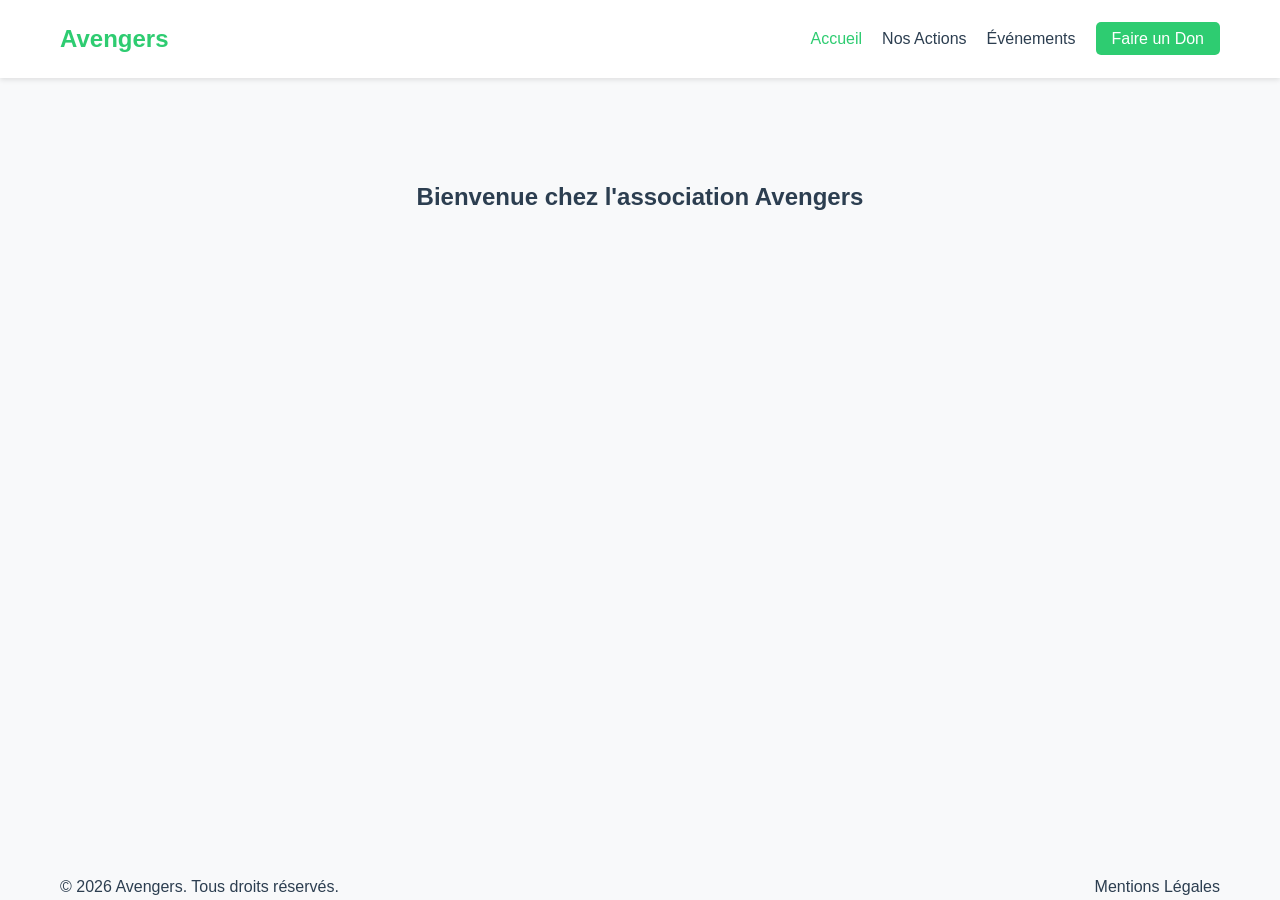
==== index.html @ bd3a509c "ajout de la structure et du CSS Responsive" ====
<!DOCTYPE html>
<html lang="en">
<head>
    <meta charset="UTF-8">
    <meta name="viewport" content="width=device-width, initial-scale=1.0">
    <title>Projet 1 - Groupe 3 "Avengers"</title>
    <link rel="stylesheet" href="style.css">
</head>
<body>
    <header class="main">
        <div class="container">
            <a href="index.html" class="logo"> Avengers </a>
            <nav class="main-nav">
                <ul class="links">
                    <li><a href="index.html" class="active">Accueil</a></li>
                    <li><a href="actions.html">Nos Actions</a></li>
                    <li><a href="evenements.html">Événements</a></li>
                    <li><a href="contact.html" class="bouton">Faire un Don</a></li>
                </ul>
            </nav>
        </div>

    </header>

    <main>
        <section class="hero-placeholder">
            <h1>Bienvenue chez l'association Avengers</h1>
        </section>
    </main>

    <footer class="footer">
        <div class="footer-container">
            <p>&copy; 2026 Avengers. Tous droits réservés.</p>
            <ul class="footer-links">
                <li><a href="#mentions">Mentions Légales</a></li>
            </ul>
        </div>
    </footer>
</body>
</html>
---- style.css ----
:root {
    --primary: #2ecc71;    
    --secondary: #27ae60;
    --text: #2c3e50;
    --light-bg: #f8f9fa;
    --white: #ffffff;
    --font-stack: 'Segoe UI', Tahoma, Geneva, Verdana, sans-serif;
}

* {
    margin: 0;
    padding: 0;
    box-sizing: border-box;
}

body {
    font-family: var(--font-stack);
    color: var(--text);
    line-height: 1.6;
    background-color: var(--light-bg);
    display: flex;
    flex-direction: column;
    min-height: 100vh;
}

main {
    flex: 1; 
}

a {
    text-decoration: none;
    color: inherit;
}

ul {
    list-style: none;
}

.main{
    background-color: var(--white);
    box-shadow: 0 2px 5px rgba(0,0,0,0.1);
    position: sticky;
    top: 0;
    z-index: 1000;
}

.container {
    max-width: 1200px;
    margin: 0 auto;
    padding: 20px;
    display: flex;
    justify-content: space-between; 
    align-items: center;
}

.logo {
    font-size: 1.5rem;
    font-weight: bold;
    color: var(--primary);
}

.links {
    display: flex;
    align-items: center;
    gap: 20px;
}

.links a {
    font-weight: 500;
    transition: color 0.3s ease;
}

.links a:hover, .links a.active {
    color: var(--primary);
}

/* Style spécifique pour le bouton faire un don */
.bouton {
    background-color: var(--primary);
    color: var(--white) !important;
    padding: 8px 16px;
    border-radius: 5px;
    transition: background-color 0.3s ease !important;
}

.bouton:hover {
    background-color: var(--secondary);
}

/* -------------------------------------------------------------------------- */
/* 3. FOOTER (FLEXBOX)                                                       */
/* -------------------------------------------------------------------------- */
.main-footer {
    background-color: #34495e;
    color: var(--white);
    padding: 20px 0;
    margin-top: 40px;
}

.footer-container {
    max-width: 1200px;
    margin: 0 auto;
    padding: 0 20px;
    display: flex;
    justify-content: space-between;
    align-items: center;
    flex-wrap: wrap;
    gap: 15px;
}

.footer-links {
    display: flex;
    gap: 20px;
}

.footer-links a:hover {
    text-decoration: underline;
}

.hero-placeholder {
    text-align: center;
    padding: 100px 20px;
}

@media (max-width: 768px) {
    .container, .footer-container {
        flex-direction: column; 
        gap: 15px;
    }
    
    .links {
        flex-direction: column;
        gap: 10px;
        text-align: center;
    }
}
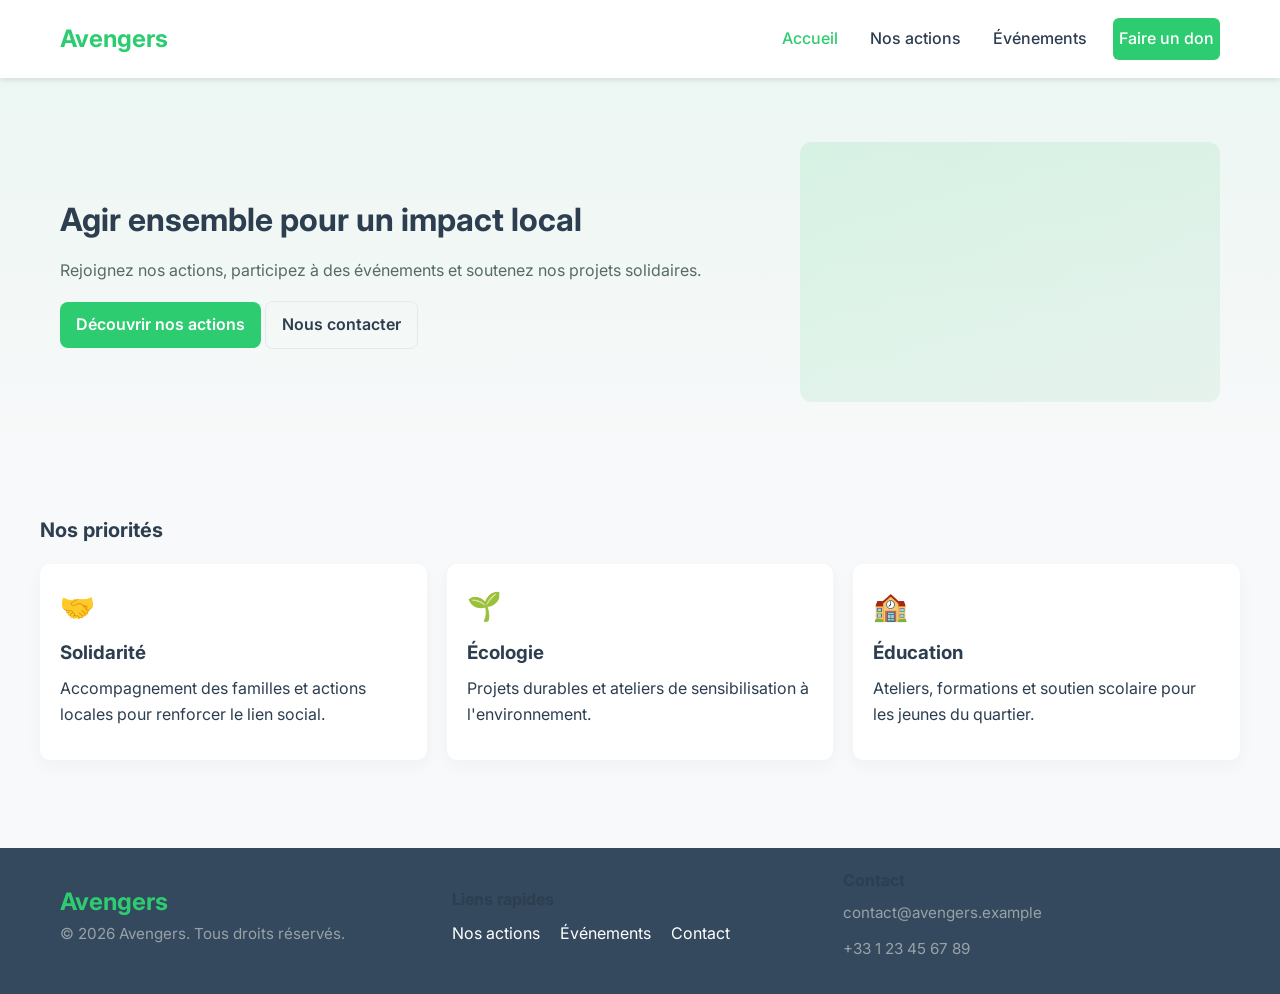
==== commit c46b482c: "Derniers changements du squellette du projet" ====
--- a/index.html
+++ b/index.html
@@ -1,39 +1,86 @@
-<!DOCTYPE html>
-<html lang="en">
+ <!DOCTYPE html>
+<html lang="fr">
 <head>
     <meta charset="UTF-8">
     <meta name="viewport" content="width=device-width, initial-scale=1.0">
+    <meta name="description" content="Site de l'association Avengers - actions et événements">
     <title>Projet 1 - Groupe 3 "Avengers"</title>
+    <link href="https://fonts.googleapis.com/css2?family=Inter:wght@300;400;600;700&display=swap" rel="stylesheet">
     <link rel="stylesheet" href="style.css">
 </head>
 <body>
+    <a class="skip-link" href="#main-content">Aller au contenu</a>
     <header class="main">
         <div class="container">
-            <a href="index.html" class="logo"> Avengers </a>
-            <nav class="main-nav">
+            <a href="index.html" class="logo">Avengers</a>
+            <nav class="main-nav" aria-label="Navigation principale">
                 <ul class="links">
-                    <li><a href="index.html" class="active">Accueil</a></li>
-                    <li><a href="actions.html">Nos Actions</a></li>
+                    <li><a href="index.html" class="active" aria-current="page">Accueil</a></li>
+                    <li><a href="actions.html">Nos actions</a></li>
                     <li><a href="evenements.html">Événements</a></li>
-                    <li><a href="contact.html" class="bouton">Faire un Don</a></li>
+                    <li><a href="contact.html" class="bouton">Faire un don</a></li>
                 </ul>
             </nav>
         </div>
-
     </header>
 
-    <main>
-        <section class="hero-placeholder">
-            <h1>Bienvenue chez l'association Avengers</h1>
+    <main id="main-content">
+        <section class="hero">
+            <div class="container hero-grid">
+                <div class="hero-content">
+                    <h1>Agir ensemble pour un impact local</h1>
+                    <p class="lead">Rejoignez nos actions, participez à des événements et soutenez nos projets solidaires.</p>
+                    <div class="hero-ctas">
+                        <a href="actions.html" class="btn btn-primary">Découvrir nos actions</a>
+                        <a href="contact.html" class="btn btn-secondary">Nous contacter</a>
+                    </div>
+                </div>
+                <div class="hero-visual" aria-hidden="true">&nbsp;</div>
+            </div>
         </section>
+
+        <section class="features container">
+            <h2 class="section-title">Nos priorités</h2>
+            <div class="grid">
+                <article class="card">
+                    <div class="card-icon">🤝</div>
+                    <h3>Solidarité</h3>
+                    <p>Accompagnement des familles et actions locales pour renforcer le lien social.</p>
+                </article>
+                <article class="card">
+                    <div class="card-icon">🌱</div>
+                    <h3>Écologie</h3>
+                    <p>Projets durables et ateliers de sensibilisation à l'environnement.</p>
+                </article>
+                <article class="card">
+                    <div class="card-icon">🏫</div>
+                    <h3>Éducation</h3>
+                    <p>Ateliers, formations et soutien scolaire pour les jeunes du quartier.</p>
+                </article>
+            </div>
+        </section>
+
     </main>
 
     <footer class="footer">
-        <div class="footer-container">
-            <p>&copy; 2026 Avengers. Tous droits réservés.</p>
-            <ul class="footer-links">
-                <li><a href="#mentions">Mentions Légales</a></li>
-            </ul>
+        <div class="footer-container container">
+            <div class="footer-col">
+                <a href="index.html" class="logo footer-logo">Avengers</a>
+                <p class="muted">&copy; 2026 Avengers. Tous droits réservés.</p>
+            </div>
+            <div class="footer-col">
+                <h4>Liens rapides</h4>
+                <ul class="footer-links">
+                    <li><a href="actions.html">Nos actions</a></li>
+                    <li><a href="evenements.html">Événements</a></li>
+                    <li><a href="contact.html">Contact</a></li>
+                </ul>
+            </div>
+            <div class="footer-col">
+                <h4>Contact</h4>
+                <p class="muted">contact@avengers.example</p>
+                <p class="muted">+33 1 23 45 67 89</p>
+            </div>
         </div>
     </footer>
 </body>
--- a/style.css
+++ b/style.css
@@ -1,6 +1,5 @@
-
-:root {
-    --primary: #2ecc71;    
+ :root {
+    --primary: #2ecc71;
     --secondary: #27ae60;
     --text: #2c3e50;
     --light-bg: #f8f9fa;
@@ -14,6 +13,26 @@
     box-sizing: border-box;
 }
 
+.skip-link {
+    position: absolute;
+    left: -999px;
+    top: auto;
+    width: 1px;
+    height: 1px;
+    overflow: hidden;
+}
+.skip-link:focus {
+    left: 10px;
+    top: 10px;
+    width: auto;
+    height: auto;
+    background: var(--primary);
+    color: var(--white);
+    padding: 8px 12px;
+    border-radius: 4px;
+    z-index: 2000;
+}
+
 body {
     font-family: var(--font-stack);
     color: var(--text);
@@ -24,13 +43,26 @@
     min-height: 100vh;
 }
 
+/* Typographie moderne */
+body { font-family: 'Inter', system-ui, -apple-system, 'Segoe UI', Roboto, 'Helvetica Neue', Arial; }
+h1,h2,h3,h4 { color: var(--text); margin: 0 0 8px 0; }
+p { margin: 0 0 12px 0; }
+
+/* Utility container */
+.container { max-width: 1200px; margin: 0 auto; padding: 20px; }
+
 main {
-    flex: 1; 
+    flex: 1;
 }
 
 a {
     text-decoration: none;
     color: inherit;
+}
+
+a:focus {
+    outline: 3px solid var(--primary);
+    outline-offset: 2px;
 }
 
 ul {
@@ -48,10 +80,56 @@
 .container {
     max-width: 1200px;
     margin: 0 auto;
-    padding: 20px;
-    display: flex;
-    justify-content: space-between; 
-    align-items: center;
+    padding: 0 20px;
+}
+
+.main .container { display:flex; align-items:center; justify-content:space-between; padding:18px 20px; }
+
+.logo { font-size:1.25rem; font-weight:700; color:var(--primary); }
+
+.main-nav .links { display:flex; gap:20px; align-items:center; }
+.main-nav .links a { color:var(--text); padding:8px 6px; border-radius:6px; }
+.main-nav .links a.active, .main-nav .links a:hover { color:var(--primary); }
+
+.btn { display:inline-block; padding:10px 16px; border-radius:8px; text-decoration:none; font-weight:600; }
+.btn-primary { background:var(--primary); color:var(--white); }
+.btn-primary:hover { background: #28b76a; }
+.btn-secondary { background: transparent; border:1px solid rgba(44,62,80,0.08); color:var(--text); }
+
+/* Hero */
+.hero { padding:64px 0; background: linear-gradient(180deg, rgba(46,204,113,0.06), rgba(255,255,255,0)); }
+.hero-grid { display:grid; grid-template-columns: 1fr 420px; gap:32px; align-items:center; }
+.hero-content h1 { font-size:2rem; margin-bottom:12px; }
+.hero-content .lead { color:#556b67; margin-bottom:18px; }
+.hero-visual { background:linear-gradient(135deg, rgba(46,204,113,0.12), rgba(39,174,96,0.08)); height:260px; border-radius:12px; }
+
+/* Features grid */
+.features { padding:48px 0; }
+.section-title { font-size:1.25rem; margin-bottom:18px; }
+.grid { display:grid; grid-template-columns: repeat(auto-fit, minmax(220px,1fr)); gap:20px; }
+.card { background:var(--white); padding:20px; border-radius:10px; box-shadow: 0 6px 18px rgba(44,62,80,0.04); }
+.card-icon { font-size:28px; margin-bottom:10px; }
+
+/* Footer */
+.footer { background:#0f1720; color:#cbd5d9; padding:40px 0; }
+.footer-container { display:flex; gap:40px; align-items:flex-start; }
+.footer-col { flex:1; }
+.footer-logo { color:var(--primary); font-weight:700; }
+.muted { color:#98a2a6; font-size:0.95rem; }
+.footer-links { list-style:none; padding:0; margin:0; }
+.footer-links li { margin-bottom:8px; }
+.footer-links a { color:inherit; text-decoration:none; }
+
+@media (max-width: 900px) {
+    .hero-grid { grid-template-columns: 1fr; }
+    .hero-visual { height:200px; }
+    .footer-container { flex-direction:column; }
+}
+
+@media (max-width: 480px) {
+    .main .container { padding:14px 16px; }
+    .hero { padding:36px 0; }
+    .hero-content h1 { font-size:1.5rem; }
 }
 
 .logo {
@@ -64,6 +142,7 @@
     display: flex;
     align-items: center;
     gap: 20px;
+    flex-wrap: wrap;
 }
 
 .links a {
@@ -75,23 +154,21 @@
     color: var(--primary);
 }
 
-/* Style spécifique pour le bouton faire un don */
 .bouton {
     background-color: var(--primary);
     color: var(--white) !important;
     padding: 8px 16px;
     border-radius: 5px;
     transition: background-color 0.3s ease !important;
+    display: inline-block;
+    border: none;
 }
 
 .bouton:hover {
     background-color: var(--secondary);
 }
 
-/* -------------------------------------------------------------------------- */
-/* 3. FOOTER (FLEXBOX)                                                       */
-/* -------------------------------------------------------------------------- */
-.main-footer {
+.footer {
     background-color: #34495e;
     color: var(--white);
     padding: 20px 0;
@@ -121,17 +198,39 @@
 .hero-placeholder {
     text-align: center;
     padding: 100px 20px;
+    background: linear-gradient(135deg, rgba(46,204,113,0.12), rgba(39,174,96,0.08));
+    color: var(--text);
+}
+
+.hero-inner {
+    max-width: 900px;
+    margin: 0 auto;
+}
+
+.hero-placeholder h1 {
+    font-size: 2.25rem;
+    color: var(--text);
+    margin-bottom: 10px;
+}
+
+.hero-placeholder .lead {
+    color: #5a6b6a;
+    font-size: 1.1rem;
 }
 
 @media (max-width: 768px) {
     .container, .footer-container {
-        flex-direction: column; 
+        flex-direction: column;
         gap: 15px;
     }
-    
+
     .links {
         flex-direction: column;
         gap: 10px;
         text-align: center;
     }
+
+    .hero-placeholder {
+        padding: 60px 20px;
+    }
 }
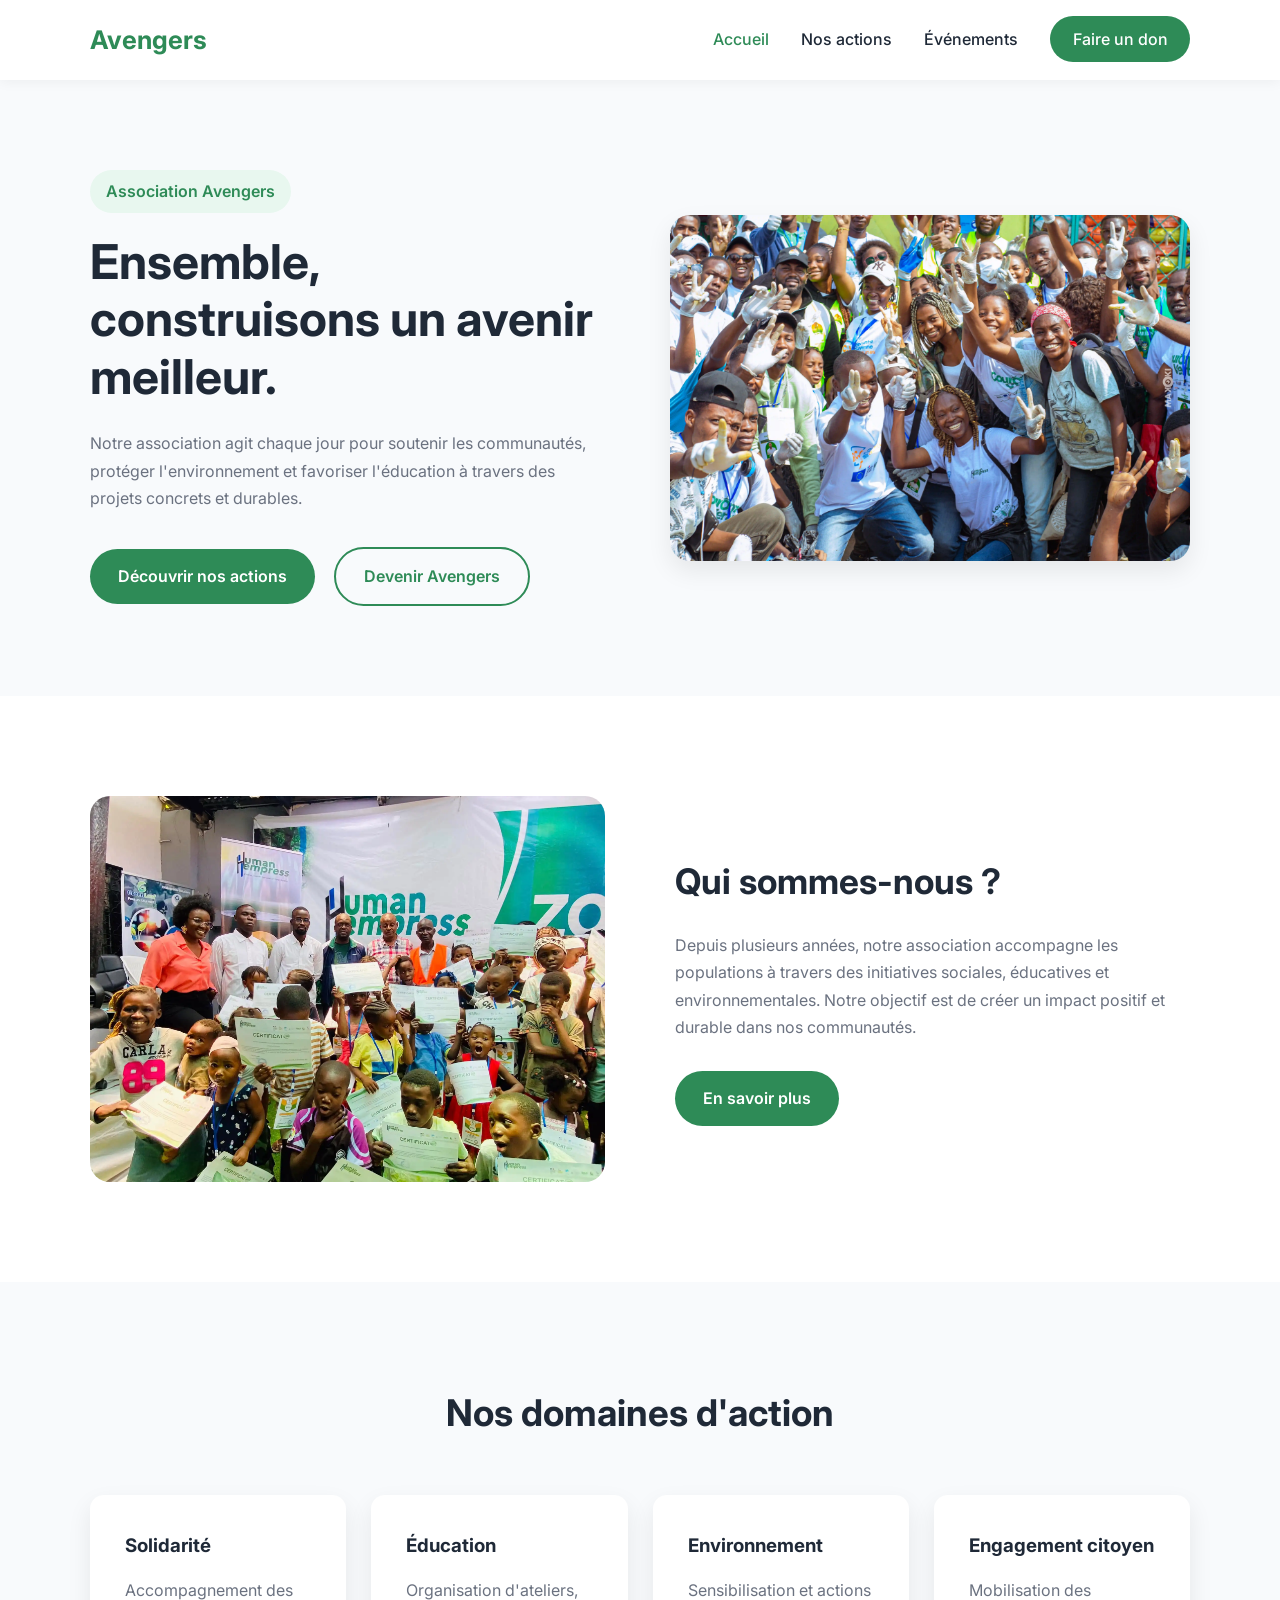
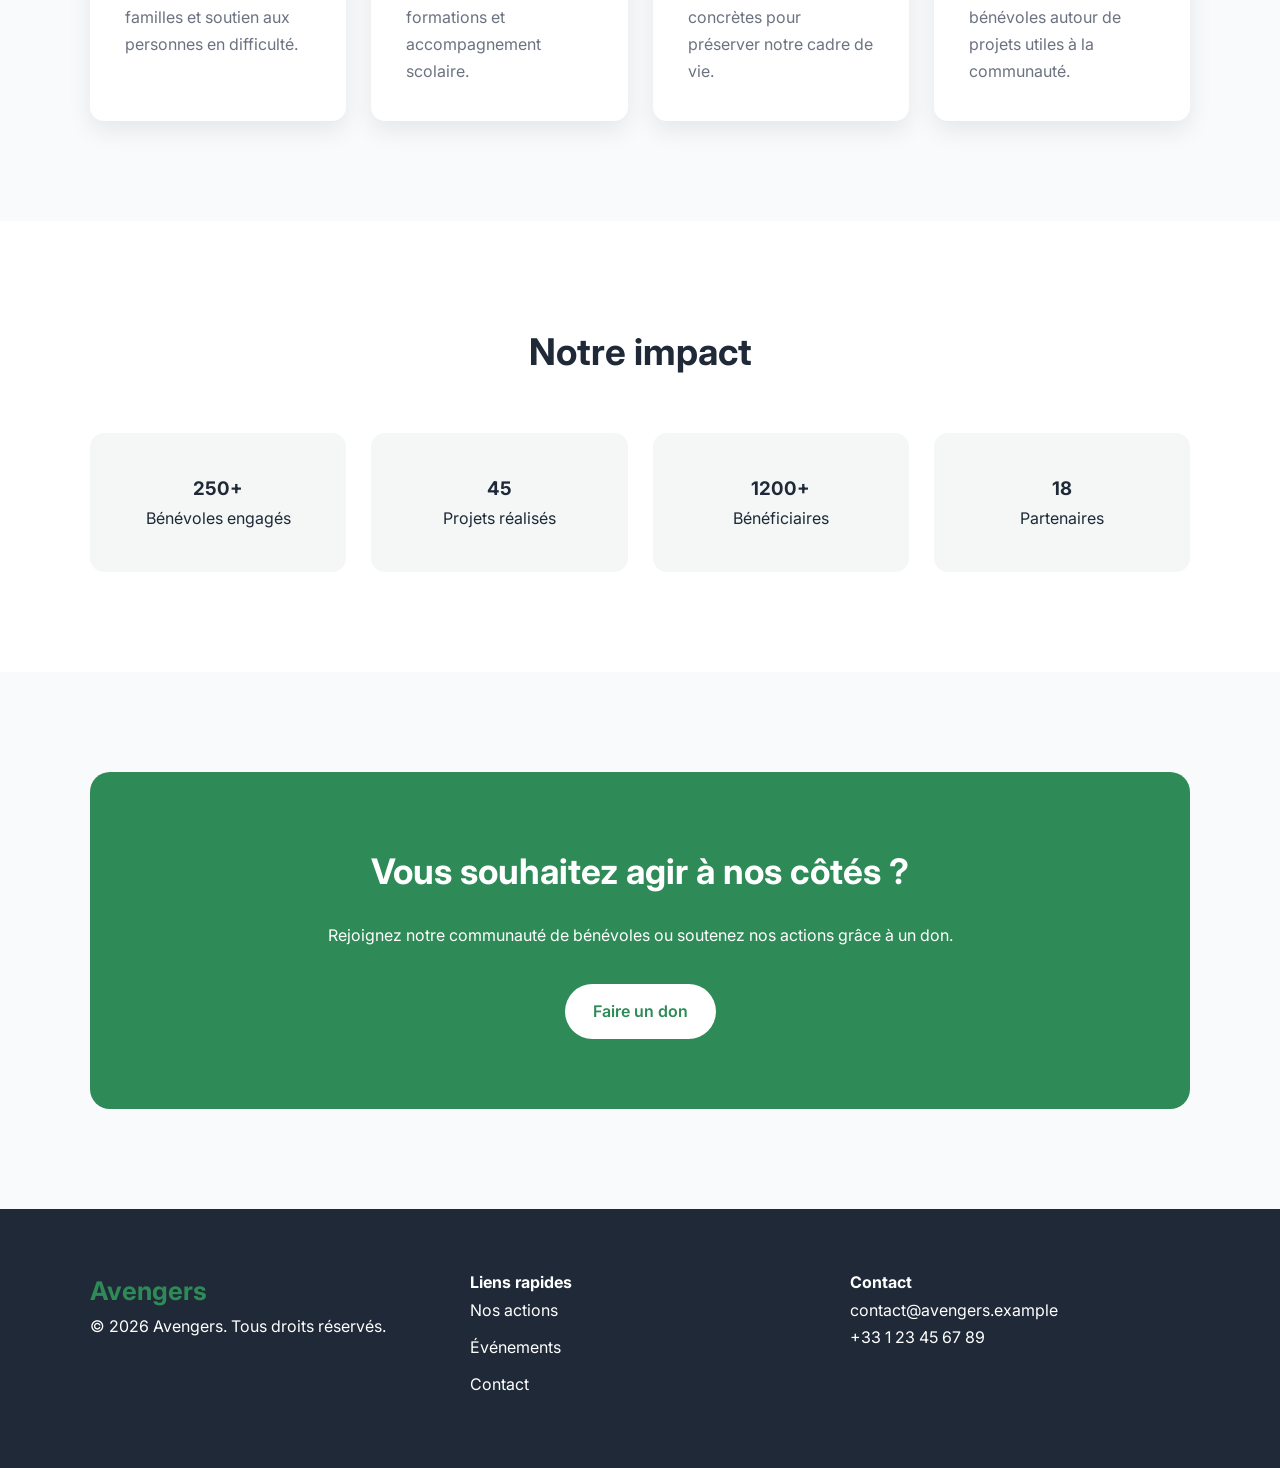
==== commit 6e3cbbe7: "fin: de la création page d'accueil" ====
--- a/index.html
+++ b/index.html
@@ -1,4 +1,4 @@
- <!DOCTYPE html>
+<!DOCTYPE html>
 <html lang="fr">
 <head>
     <meta charset="UTF-8">
@@ -10,6 +10,7 @@
 </head>
 <body>
     <a class="skip-link" href="#main-content">Aller au contenu</a>
+
     <header class="main">
         <div class="container">
             <a href="index.html" class="logo">Avengers</a>
@@ -25,38 +26,114 @@
     </header>
 
     <main id="main-content">
+
         <section class="hero">
-            <div class="container hero-grid">
-                <div class="hero-content">
-                    <h1>Agir ensemble pour un impact local</h1>
-                    <p class="lead">Rejoignez nos actions, participez à des événements et soutenez nos projets solidaires.</p>
-                    <div class="hero-ctas">
+            <div class="container hero-content">
+                <div class="hero-text">
+                    <span class="hero-badge">Association Avengers</span>
+
+                    <h1>Ensemble, construisons un avenir meilleur.</h1>
+
+                    <p>
+                        Notre association agit chaque jour pour soutenir les communautés,
+                        protéger l'environnement et favoriser l'éducation à travers des
+                        projets concrets et durables.
+                    </p>
+
+                    <div class="hero-buttons">
                         <a href="actions.html" class="btn btn-primary">Découvrir nos actions</a>
-                        <a href="contact.html" class="btn btn-secondary">Nous contacter</a>
+                        <a href="contact.html" class="btn btn-secondary">Devenir Avengers</a>
                     </div>
                 </div>
-                <div class="hero-visual" aria-hidden="true">&nbsp;</div>
+
+                <div class="hero-image">
+                    <img src="assets/images/hero.webp" alt="Des bénévoles participant à une action solidaire">
+                </div>
             </div>
         </section>
 
-        <section class="features container">
-            <h2 class="section-title">Nos priorités</h2>
-            <div class="grid">
-                <article class="card">
-                    <div class="card-icon">🤝</div>
-                    <h3>Solidarité</h3>
-                    <p>Accompagnement des familles et actions locales pour renforcer le lien social.</p>
-                </article>
-                <article class="card">
-                    <div class="card-icon">🌱</div>
-                    <h3>Écologie</h3>
-                    <p>Projets durables et ateliers de sensibilisation à l'environnement.</p>
-                </article>
-                <article class="card">
-                    <div class="card-icon">🏫</div>
-                    <h3>Éducation</h3>
-                    <p>Ateliers, formations et soutien scolaire pour les jeunes du quartier.</p>
-                </article>
+        <section class="about">
+            <div class="container about-content">
+                <div class="about-image">
+                    <img src="assets/images/about.webp" alt="Présentation de l'association">
+                </div>
+
+                <div class="about-text">
+                    <h2>Qui sommes-nous ?</h2>
+
+                    <p>
+                        Depuis plusieurs années, notre association accompagne les populations
+                        à travers des initiatives sociales, éducatives et environnementales.
+                        Notre objectif est de créer un impact positif et durable dans nos
+                        communautés.
+                    </p>
+
+                    <a href="actions.html" class="btn btn-primary">En savoir plus</a>
+                </div>
+            </div>
+        </section>
+
+        <section class="services">
+            <div class="container">
+                <h2 class="section-title">Nos domaines d'action</h2>
+
+                <div class="services-grid">
+                    <article class="service-card">
+                        <h3>Solidarité</h3>
+                        <p>Accompagnement des familles et soutien aux personnes en difficulté.</p>
+                    </article>
+
+                    <article class="service-card">
+                        <h3>Éducation</h3>
+                        <p>Organisation d'ateliers, formations et accompagnement scolaire.</p>
+                    </article>
+
+                    <article class="service-card">
+                        <h3>Environnement</h3>
+                        <p>Sensibilisation et actions concrètes pour préserver notre cadre de vie.</p>
+                    </article>
+
+                    <article class="service-card">
+                        <h3>Engagement citoyen</h3>
+                        <p>Mobilisation des bénévoles autour de projets utiles à la communauté.</p>
+                    </article>
+                </div>
+            </div>
+        </section>
+
+        <section class="impact">
+            <div class="container">
+                <h2 class="section-title">Notre impact</h2>
+
+                <div class="impact-grid">
+                    <article class="impact-card">
+                        <h3>250+</h3>
+                        <p>Bénévoles engagés</p>
+                    </article>
+
+                    <article class="impact-card">
+                        <h3>45</h3>
+                        <p>Projets réalisés</p>
+                    </article>
+
+                    <article class="impact-card">
+                        <h3>1200+</h3>
+                        <p>Bénéficiaires</p>
+                    </article>
+
+                    <article class="impact-card">
+                        <h3>18</h3>
+                        <p>Partenaires</p>
+                    </article>
+                </div>
+            </div>
+        </section>
+
+        <section class="cta">
+            <div class="container cta-content">
+                <h2>Vous souhaitez agir à nos côtés ?</h2>
+                <p>Rejoignez notre communauté de bénévoles ou soutenez nos actions grâce à un don.</p>
+                <a href="contact.html" class="btn btn-primary">Faire un don</a>
             </div>
         </section>
 
@@ -68,6 +145,7 @@
                 <a href="index.html" class="logo footer-logo">Avengers</a>
                 <p class="muted">&copy; 2026 Avengers. Tous droits réservés.</p>
             </div>
+
             <div class="footer-col">
                 <h4>Liens rapides</h4>
                 <ul class="footer-links">
@@ -76,6 +154,7 @@
                     <li><a href="contact.html">Contact</a></li>
                 </ul>
             </div>
+
             <div class="footer-col">
                 <h4>Contact</h4>
                 <p class="muted">contact@avengers.example</p>
--- a/style.css
+++ b/style.css
@@ -1,236 +1,386 @@
- :root {
-    --primary: #2ecc71;
-    --secondary: #27ae60;
-    --text: #2c3e50;
-    --light-bg: #f8f9fa;
-    --white: #ffffff;
-    --font-stack: 'Segoe UI', Tahoma, Geneva, Verdana, sans-serif;
-}
-
-* {
-    margin: 0;
-    padding: 0;
-    box-sizing: border-box;
-}
-
-.skip-link {
-    position: absolute;
-    left: -999px;
-    top: auto;
-    width: 1px;
-    height: 1px;
-    overflow: hidden;
-}
-.skip-link:focus {
-    left: 10px;
-    top: 10px;
-    width: auto;
-    height: auto;
-    background: var(--primary);
-    color: var(--white);
-    padding: 8px 12px;
-    border-radius: 4px;
-    z-index: 2000;
-}
-
-body {
-    font-family: var(--font-stack);
-    color: var(--text);
-    line-height: 1.6;
-    background-color: var(--light-bg);
-    display: flex;
-    flex-direction: column;
-    min-height: 100vh;
-}
-
-/* Typographie moderne */
-body { font-family: 'Inter', system-ui, -apple-system, 'Segoe UI', Roboto, 'Helvetica Neue', Arial; }
-h1,h2,h3,h4 { color: var(--text); margin: 0 0 8px 0; }
-p { margin: 0 0 12px 0; }
-
-/* Utility container */
-.container { max-width: 1200px; margin: 0 auto; padding: 20px; }
-
-main {
-    flex: 1;
-}
-
-a {
-    text-decoration: none;
-    color: inherit;
-}
-
-a:focus {
-    outline: 3px solid var(--primary);
-    outline-offset: 2px;
-}
-
-ul {
-    list-style: none;
+:root{
+    --primary:#2e8b57;
+    --primary-dark:#256f47;
+    --secondary:#f4f7f6;
+
+    --text:#1f2937;
+    --text-light:#6b7280;
+
+    --white:#ffffff;
+    --background:#f8fafc;
+
+    --shadow:0 10px 25px rgba(0,0,0,.08);
+
+    --radius:14px;
+
+    --transition:.3s ease;
+}
+
+*{
+    margin:0;
+    padding:0;
+    box-sizing:border-box;
+}
+
+html{
+    scroll-behavior:smooth;
+}
+
+body{
+    font-family:'Inter',sans-serif;
+    color:var(--text);
+    background:var(--background);
+    line-height:1.7;
+}
+
+img{
+    width:100%;
+    display:block;
+}
+
+a{
+    text-decoration:none;
+    color:inherit;
+}
+
+ul{
+    list-style:none;
+}
+
+.container{
+    width:min(1100px,90%);
+    margin:auto;
+}
+
+
+.skip-link{
+    position:absolute;
+    left:-9999px;
+}
+
+.skip-link:focus{
+    left:20px;
+    top:20px;
+    background:var(--primary);
+    color:#fff;
+    padding:10px 18px;
+    border-radius:8px;
+    z-index:999;
 }
 
 .main{
-    background-color: var(--white);
-    box-shadow: 0 2px 5px rgba(0,0,0,0.1);
-    position: sticky;
-    top: 0;
-    z-index: 1000;
-}
-
-.container {
-    max-width: 1200px;
-    margin: 0 auto;
-    padding: 0 20px;
-}
-
-.main .container { display:flex; align-items:center; justify-content:space-between; padding:18px 20px; }
-
-.logo { font-size:1.25rem; font-weight:700; color:var(--primary); }
-
-.main-nav .links { display:flex; gap:20px; align-items:center; }
-.main-nav .links a { color:var(--text); padding:8px 6px; border-radius:6px; }
-.main-nav .links a.active, .main-nav .links a:hover { color:var(--primary); }
-
-.btn { display:inline-block; padding:10px 16px; border-radius:8px; text-decoration:none; font-weight:600; }
-.btn-primary { background:var(--primary); color:var(--white); }
-.btn-primary:hover { background: #28b76a; }
-.btn-secondary { background: transparent; border:1px solid rgba(44,62,80,0.08); color:var(--text); }
-
-/* Hero */
-.hero { padding:64px 0; background: linear-gradient(180deg, rgba(46,204,113,0.06), rgba(255,255,255,0)); }
-.hero-grid { display:grid; grid-template-columns: 1fr 420px; gap:32px; align-items:center; }
-.hero-content h1 { font-size:2rem; margin-bottom:12px; }
-.hero-content .lead { color:#556b67; margin-bottom:18px; }
-.hero-visual { background:linear-gradient(135deg, rgba(46,204,113,0.12), rgba(39,174,96,0.08)); height:260px; border-radius:12px; }
-
-/* Features grid */
-.features { padding:48px 0; }
-.section-title { font-size:1.25rem; margin-bottom:18px; }
-.grid { display:grid; grid-template-columns: repeat(auto-fit, minmax(220px,1fr)); gap:20px; }
-.card { background:var(--white); padding:20px; border-radius:10px; box-shadow: 0 6px 18px rgba(44,62,80,0.04); }
-.card-icon { font-size:28px; margin-bottom:10px; }
-
-/* Footer */
-.footer { background:#0f1720; color:#cbd5d9; padding:40px 0; }
-.footer-container { display:flex; gap:40px; align-items:flex-start; }
-.footer-col { flex:1; }
-.footer-logo { color:var(--primary); font-weight:700; }
-.muted { color:#98a2a6; font-size:0.95rem; }
-.footer-links { list-style:none; padding:0; margin:0; }
-.footer-links li { margin-bottom:8px; }
-.footer-links a { color:inherit; text-decoration:none; }
-
-@media (max-width: 900px) {
-    .hero-grid { grid-template-columns: 1fr; }
-    .hero-visual { height:200px; }
-    .footer-container { flex-direction:column; }
-}
-
-@media (max-width: 480px) {
-    .main .container { padding:14px 16px; }
-    .hero { padding:36px 0; }
-    .hero-content h1 { font-size:1.5rem; }
-}
-
-.logo {
-    font-size: 1.5rem;
-    font-weight: bold;
-    color: var(--primary);
-}
-
-.links {
-    display: flex;
-    align-items: center;
-    gap: 20px;
-    flex-wrap: wrap;
-}
-
-.links a {
-    font-weight: 500;
-    transition: color 0.3s ease;
-}
-
-.links a:hover, .links a.active {
-    color: var(--primary);
-}
-
-.bouton {
-    background-color: var(--primary);
-    color: var(--white) !important;
-    padding: 8px 16px;
-    border-radius: 5px;
-    transition: background-color 0.3s ease !important;
-    display: inline-block;
-    border: none;
-}
-
-.bouton:hover {
-    background-color: var(--secondary);
-}
-
-.footer {
-    background-color: #34495e;
-    color: var(--white);
-    padding: 20px 0;
-    margin-top: 40px;
-}
-
-.footer-container {
-    max-width: 1200px;
-    margin: 0 auto;
-    padding: 0 20px;
-    display: flex;
-    justify-content: space-between;
-    align-items: center;
-    flex-wrap: wrap;
-    gap: 15px;
-}
-
-.footer-links {
-    display: flex;
-    gap: 20px;
-}
-
-.footer-links a:hover {
-    text-decoration: underline;
-}
-
-.hero-placeholder {
-    text-align: center;
-    padding: 100px 20px;
-    background: linear-gradient(135deg, rgba(46,204,113,0.12), rgba(39,174,96,0.08));
-    color: var(--text);
-}
-
-.hero-inner {
-    max-width: 900px;
-    margin: 0 auto;
-}
-
-.hero-placeholder h1 {
-    font-size: 2.25rem;
-    color: var(--text);
-    margin-bottom: 10px;
-}
-
-.hero-placeholder .lead {
-    color: #5a6b6a;
-    font-size: 1.1rem;
-}
-
-@media (max-width: 768px) {
-    .container, .footer-container {
-        flex-direction: column;
-        gap: 15px;
-    }
-
-    .links {
-        flex-direction: column;
-        gap: 10px;
-        text-align: center;
-    }
-
-    .hero-placeholder {
-        padding: 60px 20px;
-    }
+    background:var(--white);
+    position:sticky;
+    top:0;
+    z-index:100;
+    box-shadow:0 2px 12px rgba(0,0,0,.05);
+}
+
+.main .container{
+    display:flex;
+    justify-content:space-between;
+    align-items:center;
+    padding:18px 0;
+}
+
+.logo{
+    font-size:1.6rem;
+    font-weight:700;
+    color:var(--primary);
+}
+
+.links{
+    display:flex;
+    gap:2rem;
+    align-items:center;
+}
+
+.links a{
+    font-weight:500;
+    transition:var(--transition);
+}
+
+.links a:hover,
+.links .active{
+    color:var(--primary);
+}
+
+.bouton{
+    background:var(--primary);
+    color:white;
+    padding:.8rem 1.4rem;
+    border-radius:50px;
+}
+
+.bouton:hover{
+    background:var(--primary-dark);
+}
+
+.btn{
+    display:inline-block;
+    padding:14px 28px;
+    border-radius:50px;
+    font-weight:600;
+    transition:var(--transition);
+}
+
+.btn-primary{
+    background:var(--primary);
+    color:white;
+}
+
+.btn-primary:hover{
+    background:var(--primary-dark);
+}
+
+.btn-secondary{
+    border:2px solid var(--primary);
+    color:var(--primary);
+    margin-left:15px;
+}
+
+.btn-secondary:hover{
+    background:var(--primary);
+    color:white;
+}
+
+.hero{
+    padding:90px 0;
+}
+
+.hero-content{
+    display:flex;
+    justify-content:space-between;
+    align-items:center;
+    gap:60px;
+}
+
+.hero-text{
+    flex:1;
+}
+
+.hero-badge{
+    display:inline-block;
+    background:#e8f7ef;
+    color:var(--primary);
+    padding:.5rem 1rem;
+    border-radius:50px;
+    margin-bottom:20px;
+    font-weight:600;
+}
+
+.hero-text h1{
+    font-size:3rem;
+    line-height:1.2;
+    margin-bottom:25px;
+}
+
+.hero-text p{
+    color:var(--text-light);
+    margin-bottom:35px;
+}
+
+.hero-image{
+    flex:1;
+}
+
+.hero-image img{
+    border-radius:20px;
+    box-shadow:var(--shadow);
+}
+
+.about{
+    padding:100px 0;
+    background:white;
+}
+
+.about-content{
+    display:flex;
+    align-items:center;
+    gap:70px;
+}
+
+.about-image,
+.about-text{
+    flex:1;
+}
+
+.about-image img{
+    border-radius:20px;
+}
+
+.about-text h2{
+    font-size:2.2rem;
+    margin-bottom:20px;
+}
+
+.about-text p{
+    color:var(--text-light);
+    margin-bottom:30px;
+}
+
+
+.services{
+    padding:100px 0;
+}
+
+.section-title{
+    text-align:center;
+    margin-bottom:50px;
+    font-size:2.3rem;
+}
+
+.services-grid{
+    display:grid;
+    grid-template-columns:repeat(auto-fit,minmax(240px,1fr));
+    gap:25px;
+}
+
+.service-card{
+    background:white;
+    padding:35px;
+    border-radius:var(--radius);
+    box-shadow:var(--shadow);
+    transition:var(--transition);
+}
+
+.service-card:hover{
+    transform:translateY(-8px);
+}
+
+.service-card h3{
+    margin-bottom:15px;
+}
+
+.service-card p{
+    color:var(--text-light);
+}
+
+
+.impact{
+    padding:100px 0;
+    background:white;
+}
+
+.impact-grid{
+    display:grid;
+    grid-template-columns:repeat(4,1fr);
+    gap:25px;
+}
+
+.impact-card{
+    background:var(--secondary);
+    padding:40px 20px;
+    text-align:center;
+    border-radius:var(--radius);
+}
+
+.impact-number{
+    font-size:2.8rem;
+    color:var(--primary);
+    font-weight:700;
+    margin-bottom:10px;
+}
+
+.cta{
+    padding:100px 0;
+}
+
+.cta-content{
+    background:var(--primary);
+    color:white;
+    text-align:center;
+    padding:70px;
+    border-radius:20px;
+}
+
+.cta h2{
+    font-size:2.2rem;
+    margin-bottom:20px;
+}
+
+.cta p{
+    margin-bottom:35px;
+}
+
+.cta .btn-primary{
+    background:white;
+    color:var(--primary);
+}
+
+.cta .btn-primary:hover{
+    background:#f2f2f2;
+}
+
+.footer{
+    background:#1f2937;
+    color:white;
+    padding:60px 0;
+}
+
+.footer-container{
+    display:grid;
+    grid-template-columns:repeat(auto-fit,minmax(220px,1fr));
+    gap:40px;
+}
+
+.footer-links li{
+    margin-bottom:10px;
+}
+
+.footer-links a:hover{
+    color:var(--primary);
+}
+
+
+@media(max-width:900px){
+
+    .hero-content,
+    .about-content{
+        flex-direction:column;
+    }
+
+    .hero-text h1{
+        font-size:2.3rem;
+    }
+
+    .impact-grid{
+        grid-template-columns:repeat(2,1fr);
+    }
+
+}
+
+@media(max-width:600px){
+
+    .main .container{
+        flex-direction:column;
+        gap:20px;
+    }
+
+    .links{
+        flex-direction:column;
+    }
+
+    .hero{
+        padding:70px 0;
+    }
+
+    .hero-buttons{
+        display:flex;
+        flex-direction:column;
+        gap:15px;
+    }
+
+    .btn-secondary{
+        margin-left:0;
+    }
+
+    .impact-grid{
+        grid-template-columns:1fr;
+    }
+
+    .cta-content{
+        padding:40px 25px;
+    }
+
 }
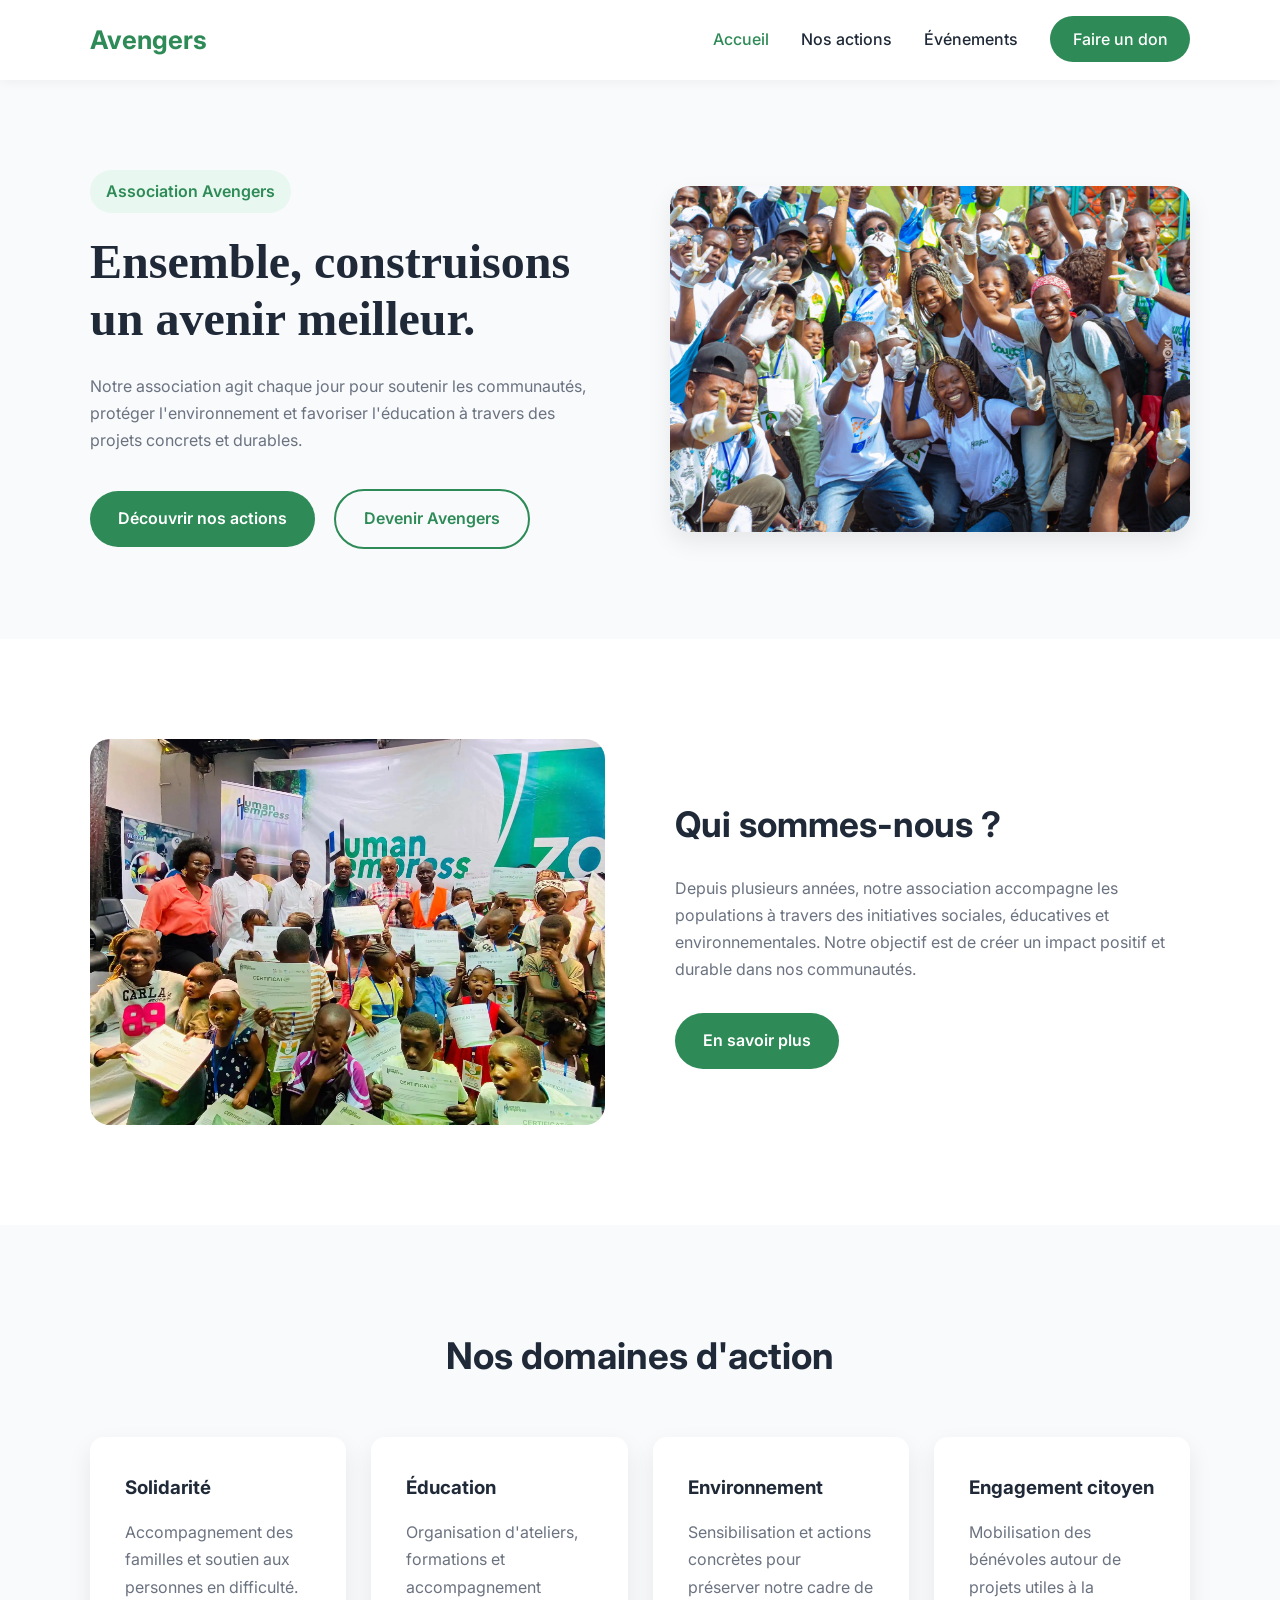
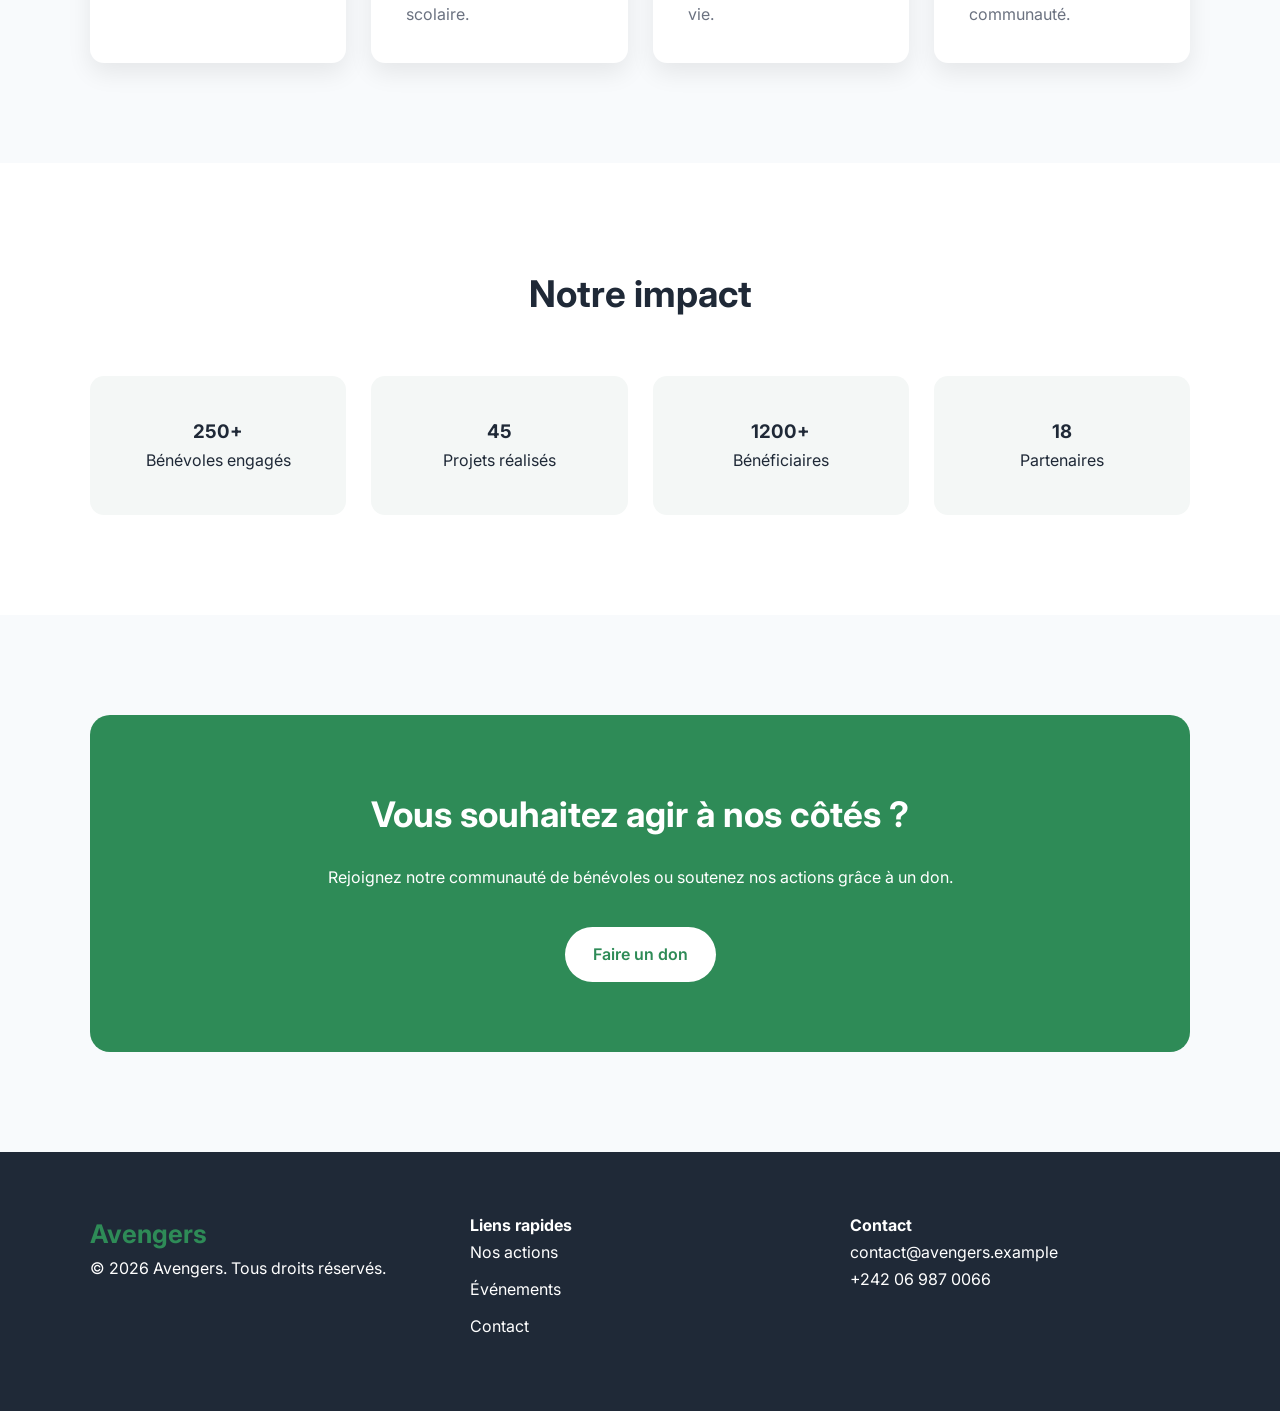
==== commit 9398f1b1: "Update contact phone number in footer" ====
--- a/index.html
+++ b/index.html
@@ -158,9 +158,9 @@
             <div class="footer-col">
                 <h4>Contact</h4>
                 <p class="muted">contact@avengers.example</p>
-                <p class="muted">+33 1 23 45 67 89</p>
+                <p class="muted">+242 06 987 0066</p>
             </div>
         </div>
     </footer>
 </body>
-</html>+</html>
--- a/style.css
+++ b/style.css
@@ -374,6 +374,224 @@
     .btn-secondary{
         margin-left:0;
     }
+}
+
+/*====================== Stylisation de la page Evènement PAR TONY BERENGER ==========================*/
+
+.evenements {
+    max-width: 960px;
+    margin: 0 auto;
+    padding: 5rem 1.5rem 6rem;
+}
+
+.en-tete {
+    display: flex;
+    flex-direction: column;
+    gap: 0.75rem;
+    margin-bottom:3.5em;
+    position : relative;
+}
+
+._activite {
+    font-family: 'Verdana', monospace;
+}
+
+h1 {
+    font-family: 'Segoe UI';
+}
+
+.sous-titre {
+    max-width: 52ch;
+    color:#2c3e50;
+    font-size: 1.02rem;
+    line-height: 1.6;
+    margin: 0;
+}
+
+/*  ================. STYLISATION DE CHAQUE ARTICLE  ===================*/
+
+/*  ================ LA DIV  DE LA PREMIERE ACTIVITE OEUVRE DE CHARITE =================*/
+
+.liste-evenement {
+    display: flex;
+    flex-direction: column;
+    gap: 1.5rem;
+    position: relative;
+    z-index: 1;
+}
+
+._evenement {
+    display: grid;
+    grid-template-columns: 150px 1px 1fr;
+    background: #ffffff;
+    border: 1px solid #0f1720;
+    border-radius: 14px;
+    overflow:hidden;
+}
+
+._evenement:hover{
+    border-color: #27ae60;
+    transform: translate(-2px);
+}
+
+._date {
+    background: #27ae60;
+    color: #f8f9fa;
+    display: flex;
+    flex-direction: column;
+    align-items: center;
+    justify-content: center;
+    padding: 1.4rem 0.5em;
+    text-align: center;
+    gap:0.15rem;
+}
+
+._date .jour{
+    font-family: 'Franklin Gothic Medium', 'Arial Narrow', Arial, sans-serif;
+    font-weight: 700;
+    font-size: 3.4rem;
+    line-height: 1;
+}
+
+._date .mois {
+    font-family: 'Lucida Sans', 'Lucida Sans Regular', 'Lucida Grande', 'Lucida Sans Unicode', Geneva, Verdana, sans-serif;
+    font-size: 1rem;
+    letter-spacing: 0.14rem;
+    text-transform: uppercase;
+    color: #0f1720;
+}
+
+._date .heure{
+    font-family: 'Courier New', Courier, monospace;
+    font-size: 0.90rem;
+    color: #0f1720;
+    margin-top: 0.5rem;
+}
+
+._perforation{
+    background-size: 100%;
+    background-position: center;
+    background-color: #27ae60;
+}
+
+._details {
+    padding: 1.4rem 1.6rem;
+    display: flex;
+    flex-direction: column;
+    gap:0.55rem;
+    justify-content: center;
+}
+
+._span2 {
+    display: inline-flex;
+    align-self: flex-start;
+    font-family: 'Times New Roman', Times, serif;
+    font-size: 0.68rem;
+    letter-spacing: 0.1em;
+    text-transform: uppercase;
+    padding: 0.22rem 0.55rem;
+    border: 999px;
+    color: #0f1720;
+}
+
+._span1 {
+    font-family: 'Trebuchet MS', 'Lucida Sans Unicode', 'Lucida Grande', 'Lucida Sans', Arial, sans-serif;
+    font-size: 0.65rem;
+    letter-spacing: 0.1em;
+    text-transform: uppercase;
+    color: #f8f9fa;
+    background: #2c3e50;
+    align-self: flex-start;
+    padding: 0.15rem 0.5rem;
+    border-radius: 4px;
+    margin-bottom: 0.1rem;
+}
+
+._span2._gastro {
+    background: #34495e;
+}
+
+._details h2 {
+    font-family: Arial, Helvetica, sans-serif;
+    font-weight: 600;
+    font-size: 1.3rem;
+    margin: 0;
+    color: #0f1720;
+}
+
+._details p {
+    margin: 0;
+    color: #0f1720;
+    font-size: 0.92rem;
+    line-height: 1.55;
+    max-width: 56ch;
+}
+
+._meta {
+    display: flex;
+    flex-wrap: wrap;
+    gap:1rem;
+    margin-top: 0.2rem;
+    font-size: 0.82rem;
+    color: #0f1720;
+}
+
+._meta span {
+    display: inline-flex;
+    align-items: center;
+    gap: 0.35rem;
+}
+
+
+.reserver {
+    align-self: flex-start;
+    margin-top: 0.6rem;
+    font-family: Georgia, 'Times New Roman', Times, serif;
+    font-size: 0.80rem;
+    letter-spacing: 0.04em;
+    text-decoration: none;
+    color: #28b76a;
+    border-bottom: 1px solid #0f1720;
+    padding-bottom: 2px;
+    transition: color 0.2s ease;
+}
+
+.reserver:hover{
+    color: #0f1720;
+}
+
+/*====================  STYLISATION DE LA DIV DE D_TOUTES LES ACTIVITES =====================*/
+
+._programme {
+    margin-top: 3rem;
+    display: flex;
+    align-items: center;
+    justify-content: space-between;
+    flex-wrap: wrap;
+    gap: 1rem;
+    padding-top: 1.5rem;
+    border-top: 1px solid #27ae60;
+}
+
+._programme p{
+    margin: 0;
+    font-size: 0.85rem;
+    color: #0f1720;
+}
+
+._agenda-complet {
+    font-size: 0.78rem;
+    text-decoration: none;
+    color: #f8f9fa;
+    background: #5a6b6a;
+    padding: 0.6rem 1.1rem;
+    border-radius: 8px;
+    letter-spacing: 0.03em;
+    transition: background 0.2s ease;
+}
+
+._agenda-complet:hover{
+    background: #0f1720;
 
     .impact-grid{
         grid-template-columns:1fr;
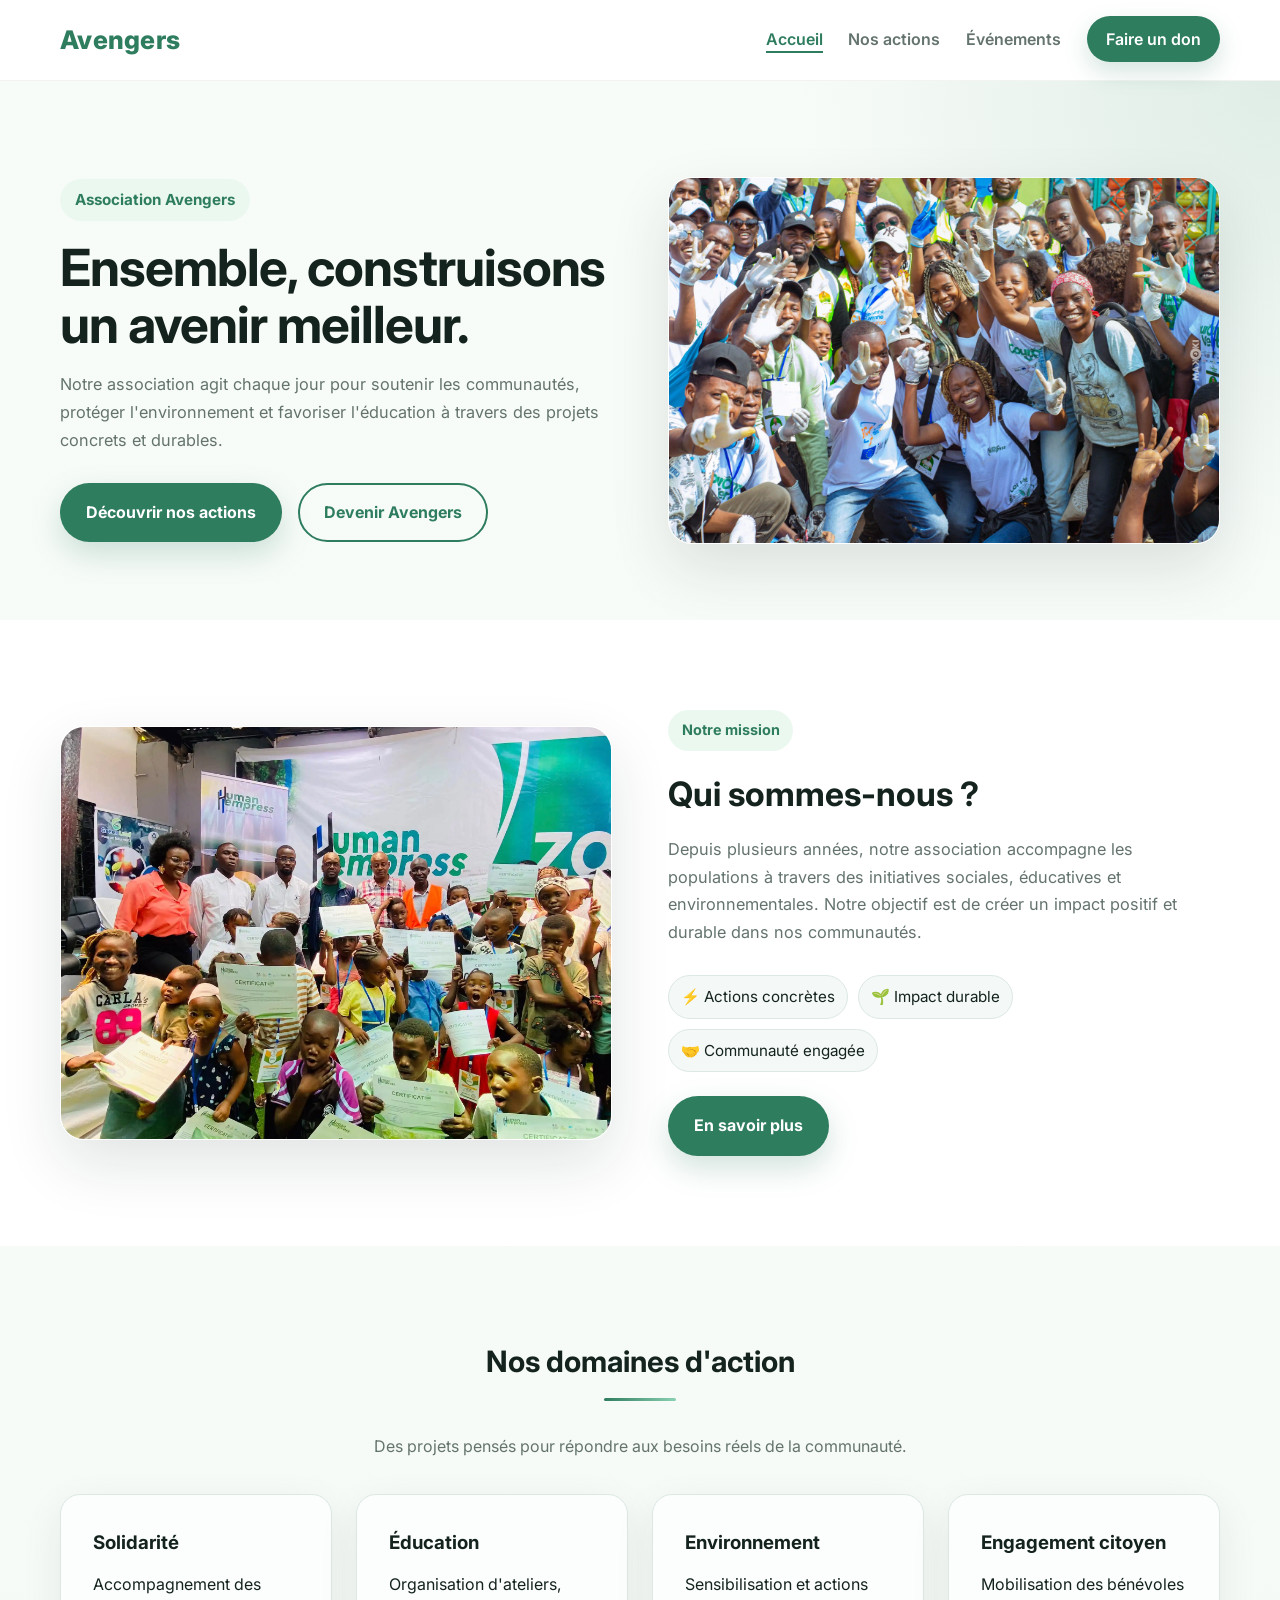
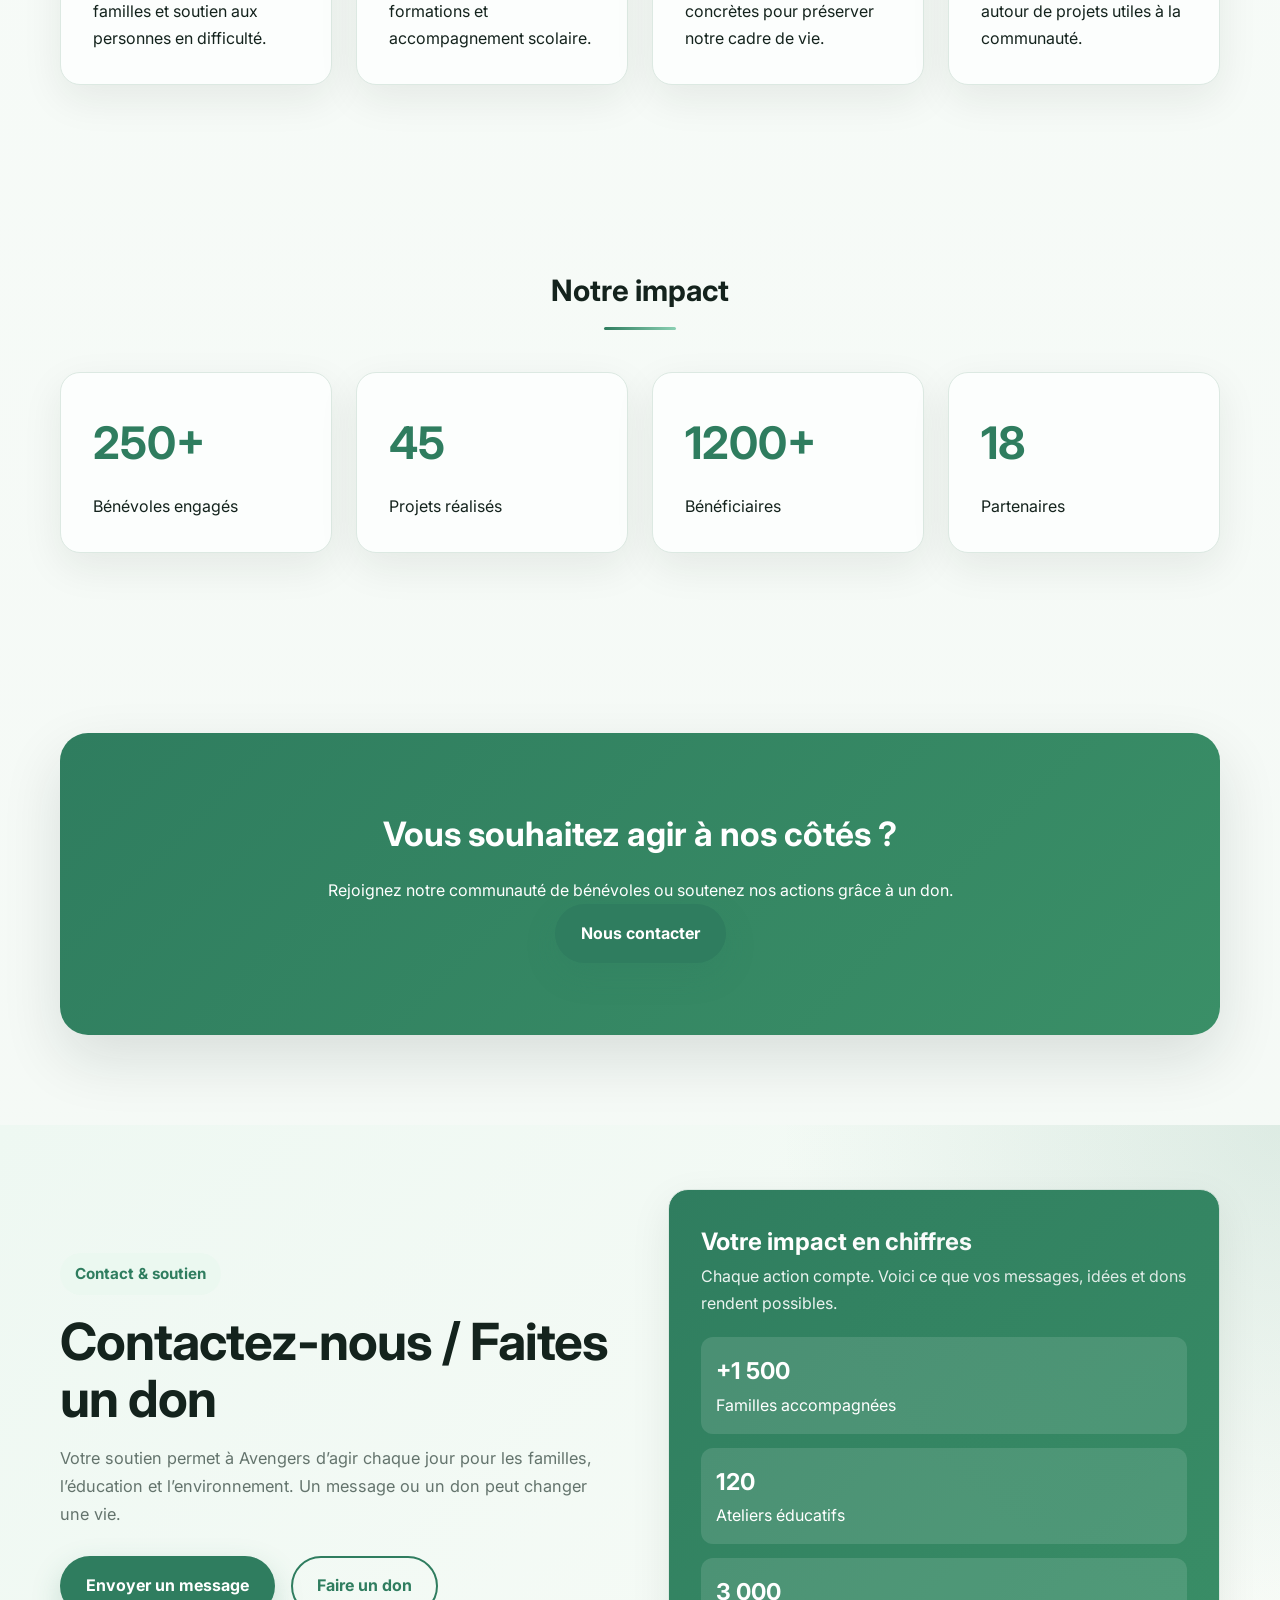
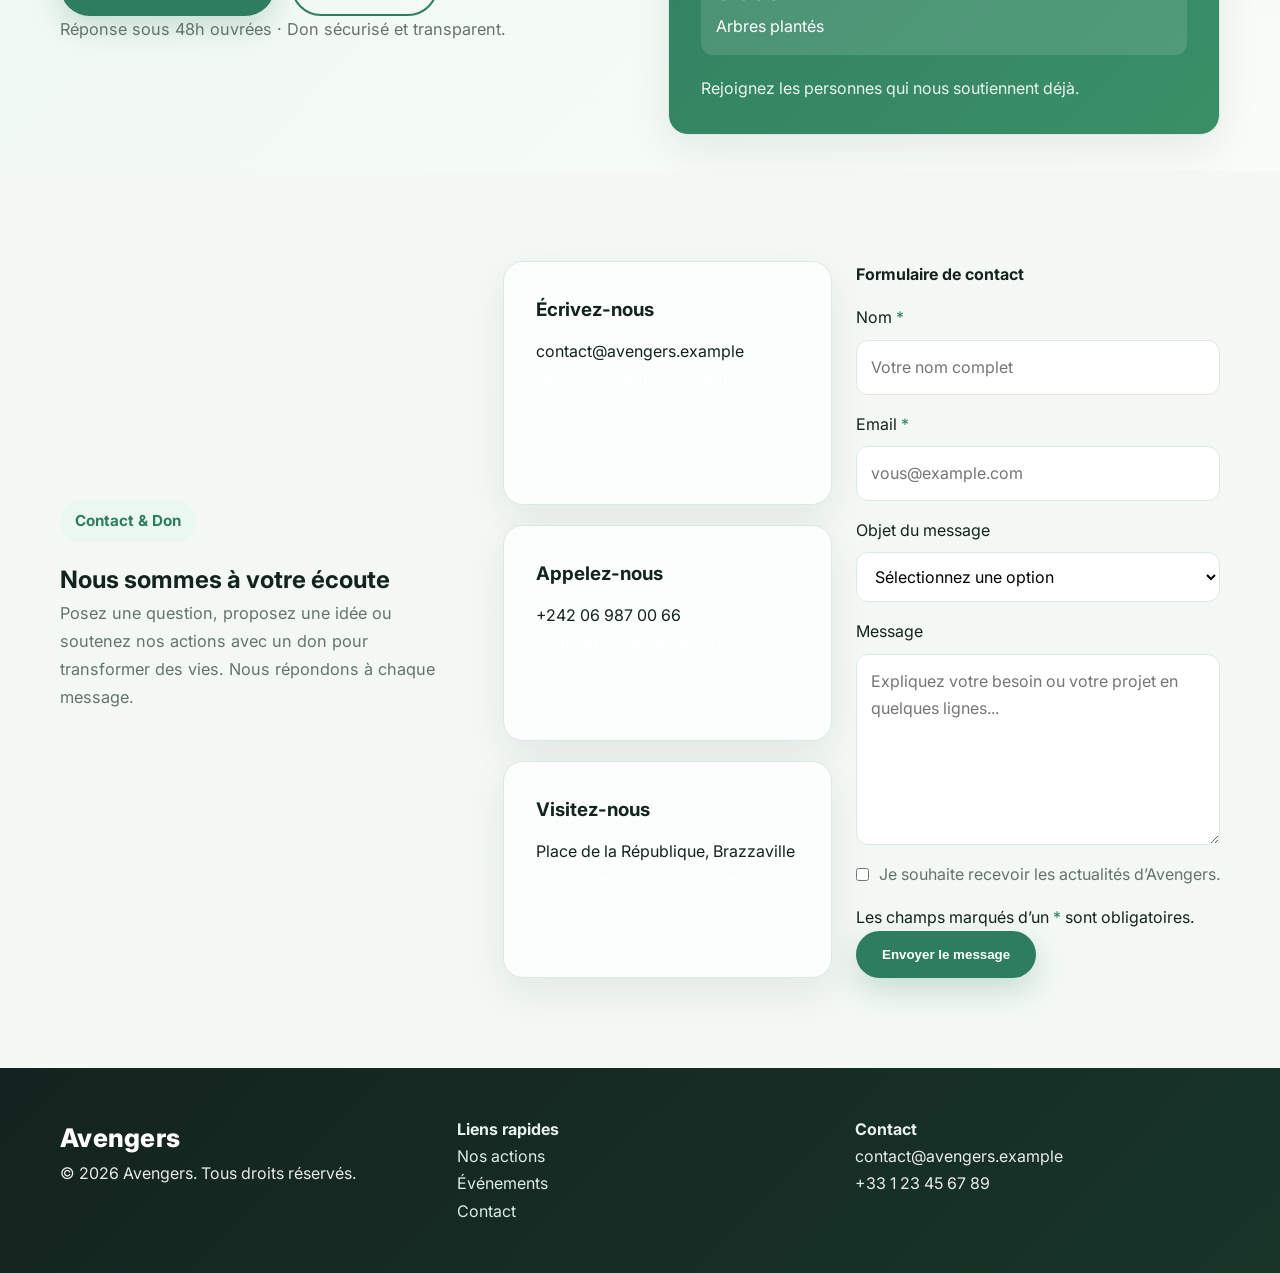
==== commit 47158e77: "Ajout de tous les fichiers du projet" ====
--- a/index.html
+++ b/index.html
@@ -1,11 +1,15 @@
-<!DOCTYPE html>
+﻿<!DOCTYPE html>
 <html lang="fr">
 <head>
     <meta charset="UTF-8">
     <meta name="viewport" content="width=device-width, initial-scale=1.0">
     <meta name="description" content="Site de l'association Avengers - actions et événements">
     <title>Projet 1 - Groupe 3 "Avengers"</title>
+    <link rel="preconnect" href="https://fonts.googleapis.com">
+    <link rel="preconnect" href="https://fonts.gstatic.com" crossorigin>
     <link href="https://fonts.googleapis.com/css2?family=Inter:wght@300;400;600;700&display=swap" rel="stylesheet">
+    <meta name="theme-color" content="#0b1418">
+    <link rel="icon" href="assets/images/favicon.svg">
     <link rel="stylesheet" href="style.css">
 </head>
 <body>
@@ -19,35 +23,31 @@
                     <li><a href="index.html" class="active" aria-current="page">Accueil</a></li>
                     <li><a href="actions.html">Nos actions</a></li>
                     <li><a href="evenements.html">Événements</a></li>
-                    <li><a href="contact.html" class="bouton">Faire un don</a></li>
+                    <li><a href="#contact" class="bouton">Faire un don</a></li>
                 </ul>
             </nav>
         </div>
     </header>
 
     <main id="main-content">
-
         <section class="hero">
             <div class="container hero-content">
                 <div class="hero-text">
                     <span class="hero-badge">Association Avengers</span>
-
                     <h1>Ensemble, construisons un avenir meilleur.</h1>
-
                     <p>
                         Notre association agit chaque jour pour soutenir les communautés,
                         protéger l'environnement et favoriser l'éducation à travers des
                         projets concrets et durables.
                     </p>
-
                     <div class="hero-buttons">
                         <a href="actions.html" class="btn btn-primary">Découvrir nos actions</a>
-                        <a href="contact.html" class="btn btn-secondary">Devenir Avengers</a>
+                        <a href="#contact" class="btn btn-secondary">Devenir Avengers</a>
                     </div>
                 </div>
 
                 <div class="hero-image">
-                    <img src="assets/images/hero.webp" alt="Des bénévoles participant à une action solidaire">
+                    <img src="assets/images/hero.webp" alt="Des bénévoles participant à une action solidaire" loading="lazy">
                 </div>
             </div>
         </section>
@@ -55,19 +55,23 @@
         <section class="about">
             <div class="container about-content">
                 <div class="about-image">
-                    <img src="assets/images/about.webp" alt="Présentation de l'association">
+                    <img src="assets/images/about.webp" alt="Présentation de l'association" loading="lazy">
                 </div>
 
                 <div class="about-text">
+                    <div class="section-pill">Notre mission</div>
                     <h2>Qui sommes-nous ?</h2>
-
                     <p>
                         Depuis plusieurs années, notre association accompagne les populations
                         à travers des initiatives sociales, éducatives et environnementales.
                         Notre objectif est de créer un impact positif et durable dans nos
                         communautés.
                     </p>
-
+                    <div class="about-highlights">
+                        <span>⚡ Actions concrètes</span>
+                        <span>🌱 Impact durable</span>
+                        <span>🤝 Communauté engagée</span>
+                    </div>
                     <a href="actions.html" class="btn btn-primary">En savoir plus</a>
                 </div>
             </div>
@@ -76,23 +80,20 @@
         <section class="services">
             <div class="container">
                 <h2 class="section-title">Nos domaines d'action</h2>
-
+                <p class="section-intro">Des projets pensés pour répondre aux besoins réels de la communauté.</p>
                 <div class="services-grid">
                     <article class="service-card">
                         <h3>Solidarité</h3>
                         <p>Accompagnement des familles et soutien aux personnes en difficulté.</p>
                     </article>
-
                     <article class="service-card">
                         <h3>Éducation</h3>
                         <p>Organisation d'ateliers, formations et accompagnement scolaire.</p>
                     </article>
-
                     <article class="service-card">
                         <h3>Environnement</h3>
                         <p>Sensibilisation et actions concrètes pour préserver notre cadre de vie.</p>
                     </article>
-
                     <article class="service-card">
                         <h3>Engagement citoyen</h3>
                         <p>Mobilisation des bénévoles autour de projets utiles à la communauté.</p>
@@ -104,39 +105,153 @@
         <section class="impact">
             <div class="container">
                 <h2 class="section-title">Notre impact</h2>
-
                 <div class="impact-grid">
                     <article class="impact-card">
-                        <h3>250+</h3>
+                        <h3 class="impact-number">250+</h3>
                         <p>Bénévoles engagés</p>
                     </article>
-
-                    <article class="impact-card">
-                        <h3>45</h3>
+                    <article class="impact-card">
+                        <h3 class="impact-number">45</h3>
                         <p>Projets réalisés</p>
                     </article>
-
-                    <article class="impact-card">
-                        <h3>1200+</h3>
+                    <article class="impact-card">
+                        <h3 class="impact-number">1200+</h3>
                         <p>Bénéficiaires</p>
                     </article>
-
-                    <article class="impact-card">
-                        <h3>18</h3>
+                    <article class="impact-card">
+                        <h3 class="impact-number">18</h3>
                         <p>Partenaires</p>
                     </article>
                 </div>
             </div>
         </section>
 
-        <section class="cta">
-            <div class="container cta-content">
+        <section class="cta-home">
+            <div class="container cta-home-content">
                 <h2>Vous souhaitez agir à nos côtés ?</h2>
                 <p>Rejoignez notre communauté de bénévoles ou soutenez nos actions grâce à un don.</p>
-                <a href="contact.html" class="btn btn-primary">Faire un don</a>
-            </div>
-        </section>
-
+                <a href="#contact" class="btn btn-primary">Nous contacter</a>
+            </div>
+        </section>
+
+        <section class="hero hero-page">
+            <div class="container hero-inner">
+                <div class="hero-copy">
+                    <span class="hero-tag">Contact & soutien</span>
+                    <h1>Contactez-nous / Faites un don</h1>
+                    <p class="lead">
+                        Votre soutien permet à Avengers d’agir chaque jour pour les familles,
+                        l’éducation et l’environnement. Un message ou un don peut changer une vie.
+                    </p>
+                    <div class="hero-actions">
+                        <a href="#formulaire" class="btn btn-primary">Envoyer un message</a>
+                        <a href="#don" class="btn btn-secondary">Faire un don</a>
+                    </div>
+                    <p class="hero-note">
+                        Réponse sous 48h ouvrées · Don sécurisé et transparent.
+                    </p>
+                </div>
+
+                <aside class="hero-aside" aria-label="Impact de l'association Avengers">
+                    <div class="hero-panel">
+                        <h2>Votre impact en chiffres</h2>
+                        <p class="hero-panel-text">
+                            Chaque action compte. Voici ce que vos messages, idées et dons rendent possibles.
+                        </p>
+                        <div class="hero-stats">
+                            <div class="hero-stat">
+                                <span class="hero-stat-number">+1 500</span>
+                                <span class="hero-stat-label">Familles accompagnées</span>
+                            </div>
+                            <div class="hero-stat">
+                                <span class="hero-stat-number">120</span>
+                                <span class="hero-stat-label">Ateliers éducatifs</span>
+                            </div>
+                            <div class="hero-stat">
+                                <span class="hero-stat-number">3 000</span>
+                                <span class="hero-stat-label">Arbres plantés</span>
+                            </div>
+                        </div>
+                        <p class="hero-subnote">
+                            Rejoignez les personnes qui nous soutiennent déjà.
+                        </p>
+                    </div>
+                </aside>
+            </div>
+        </section>
+
+        <section class="contact" id="contact">
+            <div class="container contact-content">
+                <div class="contact-header">
+                    <span class="section-label">Contact & Don</span>
+                    <h2>Nous sommes à votre écoute</h2>
+                    <p>
+                        Posez une question, proposez une idée ou soutenez nos actions
+                        avec un don pour transformer des vies. Nous répondons à chaque message.
+                    </p>
+                </div>
+
+                <div class="contact-grid">
+                    <div class="contact-info">
+                        <div class="contact-card">
+                            <h3>Écrivez-nous</h3>
+                            <p>contact@avengers.example</p>
+                            <p class="muted">Nous répondons sous 48h ouvrées.</p>
+                        </div>
+                        <div class="contact-card">
+                            <h3>Appelez-nous</h3>
+                            <p>+242 06 987 00 66</p>
+                            <p class="muted">Du lundi au vendredi · 9h - 17h.</p>
+                        </div>
+                        <div class="contact-card">
+                            <h3>Visitez-nous</h3>
+                            <p>Place de la République, Brazzaville</p>
+                            <p class="muted">Sur rendez-vous uniquement.</p>
+                        </div>
+                    </div>
+
+                    <form id="formulaire" class="contact-form" action="#" method="post" novalidate>
+                        <fieldset>
+                            <legend>Formulaire de contact</legend>
+                            <div class="form-row">
+                                <label for="name">Nom <span class="required">*</span></label>
+                                <input type="text" id="name" name="name" class="contact-input" placeholder="Votre nom complet" autocomplete="name" required>
+                            </div>
+                            <div class="form-row">
+                                <label for="email">Email <span class="required">*</span></label>
+                                <input type="email" id="email" name="email" class="contact-input" placeholder="vous@example.com" autocomplete="email" required>
+                            </div>
+                            <div class="form-row">
+                                <label for="subject">Objet du message</label>
+                                <select id="subject" name="subject" class="contact-select">
+                                    <option value="">Sélectionnez une option</option>
+                                    <option value="question">Question générale</option>
+                                    <option value="don">Je souhaite faire un don</option>
+                                    <option value="benevole">Devenir bénévole</option>
+                                    <option value="partenariat">Proposer un partenariat</option>
+                                </select>
+                            </div>
+                            <div class="form-row">
+                                <label for="message">Message</label>
+                                <textarea id="message" name="message" class="contact-textarea" rows="6" placeholder="Expliquez votre besoin ou votre projet en quelques lignes..."></textarea>
+                            </div>
+                            <div class="form-row form-row-inline">
+                                <label class="checkbox-label">
+                                    <input type="checkbox" name="newsletter" value="yes">
+                                    <span>Je souhaite recevoir les actualités d’Avengers.</span>
+                                </label>
+                            </div>
+                            <p class="form-helper">
+                                Les champs marqués d’un <span class="required">*</span> sont obligatoires.
+                            </p>
+                            <button type="submit" class="btn btn-primary contact-submit">
+                                Envoyer le message
+                            </button>
+                        </fieldset>
+                    </form>
+                </div>
+            </div>
+        </section>
     </main>
 
     <footer class="footer">
@@ -145,7 +260,6 @@
                 <a href="index.html" class="logo footer-logo">Avengers</a>
                 <p class="muted">&copy; 2026 Avengers. Tous droits réservés.</p>
             </div>
-
             <div class="footer-col">
                 <h4>Liens rapides</h4>
                 <ul class="footer-links">
@@ -154,11 +268,10 @@
                     <li><a href="contact.html">Contact</a></li>
                 </ul>
             </div>
-
             <div class="footer-col">
                 <h4>Contact</h4>
                 <p class="muted">contact@avengers.example</p>
-                <p class="muted">+242 06 987 0066</p>
+                <p class="muted">+33 1 23 45 67 89</p>
             </div>
         </div>
     </footer>
--- a/style.css
+++ b/style.css
@@ -1,604 +1,727 @@
-:root{
-    --primary:#2e8b57;
-    --primary-dark:#256f47;
-    --secondary:#f4f7f6;
-
-    --text:#1f2937;
-    --text-light:#6b7280;
-
-    --white:#ffffff;
-    --background:#f8fafc;
-
-    --shadow:0 10px 25px rgba(0,0,0,.08);
-
-    --radius:14px;
-
-    --transition:.3s ease;
-}
-
-*{
-    margin:0;
-    padding:0;
-    box-sizing:border-box;
-}
-
-html{
-    scroll-behavior:smooth;
-}
-
-body{
-    font-family:'Inter',sans-serif;
-    color:var(--text);
-    background:var(--background);
-    line-height:1.7;
-}
-
-img{
-    width:100%;
-    display:block;
-}
-
-a{
-    text-decoration:none;
-    color:inherit;
-}
-
-ul{
-    list-style:none;
-}
-
-.container{
-    width:min(1100px,90%);
-    margin:auto;
-}
-
-
-.skip-link{
-    position:absolute;
-    left:-9999px;
-}
-
-.skip-link:focus{
-    left:20px;
-    top:20px;
-    background:var(--primary);
-    color:#fff;
-    padding:10px 18px;
-    border-radius:8px;
-    z-index:999;
-}
-
-.main{
-    background:var(--white);
-    position:sticky;
-    top:0;
-    z-index:100;
-    box-shadow:0 2px 12px rgba(0,0,0,.05);
-}
-
-.main .container{
-    display:flex;
-    justify-content:space-between;
-    align-items:center;
-    padding:18px 0;
-}
-
-.logo{
-    font-size:1.6rem;
-    font-weight:700;
-    color:var(--primary);
-}
-
-.links{
-    display:flex;
-    gap:2rem;
-    align-items:center;
-}
-
-.links a{
-    font-weight:500;
-    transition:var(--transition);
+﻿:root {
+    --primary: #2f7d5f;
+    --primary-dark: #22664a;
+    --primary-soft: #ebf8f0;
+    --secondary: #163a2b;
+    --text: #14231d;
+    --text-light: #64746d;
+    --white: #ffffff;
+    --surface: #fcfefd;
+    --surface-alt: #f4f8f6;
+    --border: #dce9e2;
+    --shadow: 0 14px 40px rgba(20, 35, 29, 0.08);
+    --shadow-lg: 0 24px 60px rgba(20, 35, 29, 0.12);
+    --radius: 20px;
+    --radius-sm: 14px;
+    --transition: 0.25s ease;
+}
+
+* {
+    margin: 0;
+    padding: 0;
+    box-sizing: border-box;
+}
+
+html {
+    scroll-behavior: smooth;
+}
+
+body {
+    font-family: 'Inter', sans-serif;
+    color: var(--text);
+    background: linear-gradient(180deg, #f8fcf9 0%, #f3f8f4 100%);
+    line-height: 1.7;
+}
+
+img {
+    width: 100%;
+    display: block;
+}
+
+a {
+    text-decoration: none;
+    color: inherit;
+}
+
+ul {
+    list-style: none;
+}
+
+main {
+    overflow: hidden;
+}
+
+.container {
+    width: min(1160px, 92%);
+    margin: auto;
+}
+
+.skip-link {
+    position: absolute;
+    left: -9999px;
+}
+
+.skip-link:focus {
+    left: 20px;
+    top: 20px;
+    background: var(--primary);
+    color: #fff;
+    padding: 10px 18px;
+    border-radius: 999px;
+    z-index: 999;
+}
+
+.main {
+    position: sticky;
+    top: 0;
+    z-index: 100;
+    background: rgba(255, 255, 255, 0.9);
+    backdrop-filter: blur(14px);
+    border-bottom: 1px solid rgba(20, 35, 29, 0.05);
+}
+
+.main .container {
+    display: flex;
+    justify-content: space-between;
+    align-items: center;
+    padding: 18px 0;
+}
+
+.logo {
+    font-size: 1.6rem;
+    font-weight: 800;
+    letter-spacing: 0.01em;
+    color: var(--primary);
+}
+
+.links {
+    display: flex;
+    gap: 1.6rem;
+    align-items: center;
+}
+
+.links a {
+    position: relative;
+    font-weight: 600;
+    color: var(--text-light);
+    transition: var(--transition);
+}
+
+.links a::after {
+    content: '';
+    position: absolute;
+    left: 0;
+    bottom: -4px;
+    width: 0;
+    height: 2px;
+    background: var(--primary);
+    transition: width var(--transition);
 }
 
 .links a:hover,
-.links .active{
-    color:var(--primary);
-}
-
-.bouton{
-    background:var(--primary);
-    color:white;
-    padding:.8rem 1.4rem;
-    border-radius:50px;
-}
-
-.bouton:hover{
-    background:var(--primary-dark);
-}
-
-.btn{
-    display:inline-block;
-    padding:14px 28px;
-    border-radius:50px;
-    font-weight:600;
-    transition:var(--transition);
-}
-
-.btn-primary{
-    background:var(--primary);
-    color:white;
-}
-
-.btn-primary:hover{
-    background:var(--primary-dark);
-}
-
-.btn-secondary{
-    border:2px solid var(--primary);
-    color:var(--primary);
-    margin-left:15px;
-}
-
-.btn-secondary:hover{
-    background:var(--primary);
-    color:white;
-}
-
-.hero{
-    padding:90px 0;
-}
-
-.hero-content{
-    display:flex;
-    justify-content:space-between;
-    align-items:center;
-    gap:60px;
-}
-
-.hero-text{
-    flex:1;
-}
-
-.hero-badge{
-    display:inline-block;
-    background:#e8f7ef;
-    color:var(--primary);
-    padding:.5rem 1rem;
-    border-radius:50px;
-    margin-bottom:20px;
-    font-weight:600;
-}
-
-.hero-text h1{
-    font-size:3rem;
-    line-height:1.2;
-    margin-bottom:25px;
-}
-
-.hero-text p{
-    color:var(--text-light);
-    margin-bottom:35px;
-}
-
-.hero-image{
-    flex:1;
-}
-
-.hero-image img{
-    border-radius:20px;
-    box-shadow:var(--shadow);
-}
-
-.about{
-    padding:100px 0;
-    background:white;
-}
-
-.about-content{
-    display:flex;
-    align-items:center;
-    gap:70px;
-}
-
-.about-image,
-.about-text{
-    flex:1;
-}
-
-.about-image img{
-    border-radius:20px;
-}
-
-.about-text h2{
-    font-size:2.2rem;
-    margin-bottom:20px;
-}
-
-.about-text p{
-    color:var(--text-light);
-    margin-bottom:30px;
-}
-
-
-.services{
-    padding:100px 0;
-}
-
-.section-title{
-    text-align:center;
-    margin-bottom:50px;
-    font-size:2.3rem;
-}
-
-.services-grid{
-    display:grid;
-    grid-template-columns:repeat(auto-fit,minmax(240px,1fr));
-    gap:25px;
-}
-
-.service-card{
-    background:white;
-    padding:35px;
-    border-radius:var(--radius);
-    box-shadow:var(--shadow);
-    transition:var(--transition);
-}
-
-.service-card:hover{
-    transform:translateY(-8px);
-}
-
-.service-card h3{
-    margin-bottom:15px;
-}
-
-.service-card p{
-    color:var(--text-light);
-}
-
-
-.impact{
-    padding:100px 0;
-    background:white;
-}
-
-.impact-grid{
-    display:grid;
-    grid-template-columns:repeat(4,1fr);
-    gap:25px;
-}
-
-.impact-card{
-    background:var(--secondary);
-    padding:40px 20px;
-    text-align:center;
-    border-radius:var(--radius);
-}
-
-.impact-number{
-    font-size:2.8rem;
-    color:var(--primary);
-    font-weight:700;
-    margin-bottom:10px;
-}
-
-.cta{
-    padding:100px 0;
-}
-
-.cta-content{
-    background:var(--primary);
-    color:white;
-    text-align:center;
-    padding:70px;
-    border-radius:20px;
-}
-
-.cta h2{
-    font-size:2.2rem;
-    margin-bottom:20px;
-}
-
-.cta p{
-    margin-bottom:35px;
-}
-
-.cta .btn-primary{
-    background:white;
-    color:var(--primary);
-}
-
-.cta .btn-primary:hover{
-    background:#f2f2f2;
-}
-
-.footer{
-    background:#1f2937;
-    color:white;
-    padding:60px 0;
-}
-
-.footer-container{
-    display:grid;
-    grid-template-columns:repeat(auto-fit,minmax(220px,1fr));
-    gap:40px;
-}
-
-.footer-links li{
-    margin-bottom:10px;
-}
-
-.footer-links a:hover{
-    color:var(--primary);
-}
-
-
-@media(max-width:900px){
-
-    .hero-content,
-    .about-content{
-        flex-direction:column;
-    }
-
-    .hero-text h1{
-        font-size:2.3rem;
-    }
-
-    .impact-grid{
-        grid-template-columns:repeat(2,1fr);
-    }
-
-}
-
-@media(max-width:600px){
-
-    .main .container{
-        flex-direction:column;
-        gap:20px;
-    }
-
-    .links{
-        flex-direction:column;
-    }
-
-    .hero{
-        padding:70px 0;
-    }
-
-    .hero-buttons{
-        display:flex;
-        flex-direction:column;
-        gap:15px;
-    }
-
-    .btn-secondary{
-        margin-left:0;
-    }
-}
-
-/*====================== Stylisation de la page Evènement PAR TONY BERENGER ==========================*/
-
-.evenements {
-    max-width: 960px;
-    margin: 0 auto;
-    padding: 5rem 1.5rem 6rem;
-}
-
-.en-tete {
-    display: flex;
-    flex-direction: column;
-    gap: 0.75rem;
-    margin-bottom:3.5em;
-    position : relative;
-}
-
-._activite {
-    font-family: 'Verdana', monospace;
-}
-
-h1 {
-    font-family: 'Segoe UI';
-}
-
-.sous-titre {
-    max-width: 52ch;
-    color:#2c3e50;
-    font-size: 1.02rem;
-    line-height: 1.6;
-    margin: 0;
-}
-
-/*  ================. STYLISATION DE CHAQUE ARTICLE  ===================*/
-
-/*  ================ LA DIV  DE LA PREMIERE ACTIVITE OEUVRE DE CHARITE =================*/
-
-.liste-evenement {
-    display: flex;
-    flex-direction: column;
-    gap: 1.5rem;
-    position: relative;
-    z-index: 1;
-}
-
-._evenement {
-    display: grid;
-    grid-template-columns: 150px 1px 1fr;
-    background: #ffffff;
-    border: 1px solid #0f1720;
-    border-radius: 14px;
-    overflow:hidden;
-}
-
-._evenement:hover{
-    border-color: #27ae60;
-    transform: translate(-2px);
-}
-
-._date {
-    background: #27ae60;
-    color: #f8f9fa;
-    display: flex;
-    flex-direction: column;
+.links .active {
+    color: var(--primary);
+}
+
+.links a:hover::after,
+.links .active::after {
+    width: 100%;
+}
+
+.bouton {
+    background: var(--primary);
+    color: #ffffff !important;
+    padding: 0.8rem 1.2rem;
+    border-radius: 999px;
+    box-shadow: 0 10px 25px rgba(47, 125, 95, 0.2);
+}
+
+.bouton:hover {
+    background: var(--primary-dark);
+    color: #ffffff !important;
+    transform: translateY(-2px);
+}
+
+.links a.bouton {
+    color: #ffffff;
+}
+
+.btn {
+    display: inline-flex;
     align-items: center;
     justify-content: center;
-    padding: 1.4rem 0.5em;
-    text-align: center;
-    gap:0.15rem;
-}
-
-._date .jour{
-    font-family: 'Franklin Gothic Medium', 'Arial Narrow', Arial, sans-serif;
+    padding: 14px 24px;
+    border-radius: 999px;
     font-weight: 700;
-    font-size: 3.4rem;
-    line-height: 1;
-}
-
-._date .mois {
-    font-family: 'Lucida Sans', 'Lucida Sans Regular', 'Lucida Grande', 'Lucida Sans Unicode', Geneva, Verdana, sans-serif;
-    font-size: 1rem;
-    letter-spacing: 0.14rem;
-    text-transform: uppercase;
-    color: #0f1720;
-}
-
-._date .heure{
-    font-family: 'Courier New', Courier, monospace;
-    font-size: 0.90rem;
-    color: #0f1720;
-    margin-top: 0.5rem;
-}
-
-._perforation{
-    background-size: 100%;
-    background-position: center;
-    background-color: #27ae60;
-}
-
-._details {
-    padding: 1.4rem 1.6rem;
-    display: flex;
-    flex-direction: column;
-    gap:0.55rem;
-    justify-content: center;
-}
-
-._span2 {
-    display: inline-flex;
-    align-self: flex-start;
-    font-family: 'Times New Roman', Times, serif;
-    font-size: 0.68rem;
-    letter-spacing: 0.1em;
-    text-transform: uppercase;
-    padding: 0.22rem 0.55rem;
-    border: 999px;
-    color: #0f1720;
-}
-
-._span1 {
-    font-family: 'Trebuchet MS', 'Lucida Sans Unicode', 'Lucida Grande', 'Lucida Sans', Arial, sans-serif;
-    font-size: 0.65rem;
-    letter-spacing: 0.1em;
-    text-transform: uppercase;
-    color: #f8f9fa;
-    background: #2c3e50;
-    align-self: flex-start;
-    padding: 0.15rem 0.5rem;
-    border-radius: 4px;
-    margin-bottom: 0.1rem;
-}
-
-._span2._gastro {
-    background: #34495e;
-}
-
-._details h2 {
-    font-family: Arial, Helvetica, sans-serif;
-    font-weight: 600;
-    font-size: 1.3rem;
-    margin: 0;
-    color: #0f1720;
-}
-
-._details p {
-    margin: 0;
-    color: #0f1720;
-    font-size: 0.92rem;
-    line-height: 1.55;
-    max-width: 56ch;
-}
-
-._meta {
-    display: flex;
+    transition: var(--transition);
+    border: 2px solid transparent;
+}
+
+.btn:hover {
+    transform: translateY(-2px);
+}
+
+.btn-primary {
+    background: var(--primary);
+    color: white;
+    box-shadow: 0 12px 30px rgba(47, 125, 95, 0.22);
+}
+
+.btn-primary:hover {
+    background: var(--primary-dark);
+}
+
+.btn-secondary {
+    border-color: var(--primary);
+    color: var(--primary);
+    background: transparent;
+}
+
+.btn-secondary:hover {
+    background: var(--primary);
+    color: white;
+}
+
+.hero {
+    padding: 96px 0 76px;
+    position: relative;
+}
+
+.hero::before {
+    content: '';
+    position: absolute;
+    inset: 0;
+    background: radial-gradient(circle at top right, rgba(47, 125, 95, 0.12), transparent 35%);
+    pointer-events: none;
+}
+
+.hero-content,
+.about-content,
+.hero-inner,
+.contact-content,
+.cta-content {
+    display: flex;
+    justify-content: space-between;
+    align-items: center;
+    gap: 56px;
+}
+
+.hero-text,
+.hero-copy,
+.about-text,
+.contact-header,
+.cta-copy {
+    flex: 1;
+}
+
+.hero-badge,
+.hero-tag,
+.section-label {
+    display: inline-block;
+    background: var(--primary-soft);
+    color: var(--primary);
+    padding: 0.5rem 0.95rem;
+    border-radius: 999px;
+    margin-bottom: 18px;
+    font-weight: 700;
+    font-size: 0.95rem;
+}
+
+.hero-text h1,
+.hero-copy h1,
+.cta-content h2 {
+    font-size: clamp(2.2rem, 4vw, 3.4rem);
+    line-height: 1.12;
+    margin-bottom: 18px;
+    letter-spacing: -0.02em;
+}
+
+.hero-text p,
+.hero-copy p,
+.about-text p,
+.contact-header p,
+.cta-copy p {
+    color: var(--text-light);
+    margin-bottom: 28px;
+    font-size: 1.02rem;
+}
+
+.hero-image,
+.hero-aside,
+.about-image {
+    flex: 1;
+}
+
+.hero-image img,
+.about-image img {
+    border-radius: 24px;
+    box-shadow: var(--shadow-lg);
+    border: 1px solid rgba(255, 255, 255, 0.75);
+}
+
+.hero-buttons,
+.hero-actions,
+.hero-ctas {
+    display: flex;
+    gap: 1rem;
     flex-wrap: wrap;
-    gap:1rem;
-    margin-top: 0.2rem;
-    font-size: 0.82rem;
-    color: #0f1720;
-}
-
-._meta span {
+}
+
+.about {
+    padding: 90px 0;
+    background: var(--white);
+}
+
+.about-text h2 {
+    font-size: 2.1rem;
+    margin-bottom: 14px;
+}
+
+.section-pill {
     display: inline-flex;
     align-items: center;
-    gap: 0.35rem;
-}
-
-
-.reserver {
-    align-self: flex-start;
-    margin-top: 0.6rem;
-    font-family: Georgia, 'Times New Roman', Times, serif;
-    font-size: 0.80rem;
-    letter-spacing: 0.04em;
-    text-decoration: none;
-    color: #28b76a;
-    border-bottom: 1px solid #0f1720;
-    padding-bottom: 2px;
-    transition: color 0.2s ease;
-}
-
-.reserver:hover{
-    color: #0f1720;
-}
-
-/*====================  STYLISATION DE LA DIV DE D_TOUTES LES ACTIVITES =====================*/
-
-._programme {
-    margin-top: 3rem;
-    display: flex;
+    gap: 8px;
+    padding: 0.5rem 0.85rem;
+    border-radius: 999px;
+    background: var(--primary-soft);
+    color: var(--primary);
+    font-size: 0.9rem;
+    font-weight: 700;
+    margin-bottom: 14px;
+}
+
+.about-highlights {
+    display: flex;
+    flex-wrap: wrap;
+    gap: 10px;
+    margin: 0 0 24px;
+}
+
+.about-highlights span {
+    background: var(--surface-alt);
+    color: var(--text);
+    padding: 8px 12px;
+    border-radius: 999px;
+    font-size: 0.95rem;
+    border: 1px solid var(--border);
+}
+
+.section-intro {
+    text-align: center;
+    color: var(--text-light);
+    max-width: 680px;
+    margin: -10px auto 34px;
+}
+
+.services,
+.impact,
+.cta-home {
+    padding: 90px 0;
+}
+
+.section-title {
+    text-align: center;
+    margin-bottom: 42px;
+    font-size: clamp(1.8rem, 2.3vw, 2.25rem);
+    position: relative;
+}
+
+.section-title::after {
+    content: '';
+    width: 72px;
+    height: 3px;
+    background: linear-gradient(90deg, var(--primary), #8bd0b3);
+    display: block;
+    margin: 12px auto 0;
+    border-radius: 999px;
+}
+
+.services-grid,
+.impact-grid {
+    display: grid;
+    gap: 24px;
+}
+
+.services-grid {
+    grid-template-columns: repeat(auto-fit, minmax(240px, 1fr));
+}
+
+.impact-grid {
+    grid-template-columns: repeat(4, minmax(0, 1fr));
+}
+
+.service-card,
+.impact-card,
+.card,
+.event-card,
+.contact-card,
+.cta-card,
+.hero-panel,
+.form-card {
+    background: var(--surface);
+    padding: 32px;
+    border-radius: var(--radius);
+    box-shadow: var(--shadow);
+    border: 1px solid var(--border);
+    transition: transform var(--transition), box-shadow var(--transition);
+}
+
+.service-card:hover,
+.impact-card:hover,
+.card:hover,
+.event-card:hover,
+.contact-card:hover {
+    transform: translateY(-4px);
+    box-shadow: var(--shadow-lg);
+}
+
+.service-card h3,
+.impact-card h3,
+.card h3,
+.event-card h3,
+.contact-card h3 {
+    margin-bottom: 12px;
+}
+
+.impact-number {
+    font-size: 2.8rem;
+    color: var(--primary);
+    font-weight: 700;
+    margin-bottom: 8px;
+}
+
+.cta-home-content {
+    background: linear-gradient(135deg, var(--primary), #3a8f67);
+    color: white;
+    text-align: center;
+    padding: 72px;
+    border-radius: 28px;
+    box-shadow: var(--shadow-lg);
+}
+
+.cta-home h2 {
+    font-size: 2.1rem;
+    margin-bottom: 14px;
+}
+
+.hero-page {
+    padding: 64px 0 36px;
+    background: linear-gradient(135deg, #eef8f2, #f9fcf8);
+}
+
+.hero-panel {
+    background: linear-gradient(135deg, var(--primary), #3a8f67);
+    color: white;
+}
+
+.hero-panel-text,
+.hero-subnote,
+.hero-note,
+.muted {
+    color: rgba(255, 255, 255, 0.9);
+}
+
+.hero-stats {
+    display: grid;
+    gap: 14px;
+    margin: 20px 0;
+}
+
+.hero-stat {
+    background: rgba(255, 255, 255, 0.12);
+    padding: 15px;
+    border-radius: 12px;
+}
+
+.hero-stat-number {
+    display: block;
+    font-size: 1.45rem;
+    font-weight: 700;
+}
+
+.contact {
+    padding: 90px 0;
+}
+
+.contact-grid {
+    display: grid;
+    grid-template-columns: 0.95fr 1.05fr;
+    gap: 24px;
+}
+
+.contact-info,
+.contact-form {
+    display: grid;
+    gap: 20px;
+}
+
+.contact-form fieldset {
+    border: 0;
+    padding: 0;
+    margin: 0;
+}
+
+.contact-form legend {
+    font-weight: 700;
+    margin-bottom: 16px;
+}
+
+.form-row {
+    display: grid;
+    gap: 8px;
+    margin-bottom: 16px;
+}
+
+.contact-input,
+.contact-select,
+.contact-textarea {
+    width: 100%;
+    padding: 13px 14px;
+    border: 1px solid var(--border);
+    border-radius: 12px;
+    font: inherit;
+    background: white;
+    transition: border-color var(--transition), box-shadow var(--transition);
+}
+
+.contact-input:focus,
+.contact-select:focus,
+.contact-textarea:focus {
+    outline: none;
+    border-color: var(--primary);
+    box-shadow: 0 0 0 4px rgba(47, 125, 95, 0.12);
+}
+
+.checkbox-label {
+    display: flex;
+    gap: 10px;
     align-items: center;
+    color: var(--text-light);
+}
+
+.required {
+    color: var(--primary);
+}
+
+.cta {
+    padding-bottom: 100px;
+}
+
+.cta-card {
+    display: flex;
     justify-content: space-between;
+    align-items: center;
+    gap: 24px;
+}
+
+.cta-list {
+    padding-left: 20px;
+    color: var(--text-light);
+}
+
+.cta-list li {
+    margin-bottom: 8px;
+}
+
+.footer {
+    background: linear-gradient(135deg, #14231f, #18352a);
+    color: #e7f2eb;
+    padding: 48px 0;
+}
+
+.footer-container {
+    display: grid;
+    grid-template-columns: repeat(3, minmax(0, 1fr));
+    gap: 32px;
+}
+
+.footer-logo {
+    color: var(--white);
+}
+
+.footer-links a {
+    color: #dceee5;
+    transition: color var(--transition);
+}
+
+.footer-links a:hover {
+    color: var(--white);
+}
+
+.filters {
+    padding: 40px 0 18px;
+}
+
+.filter-buttons {
+    display: flex;
     flex-wrap: wrap;
-    gap: 1rem;
-    padding-top: 1.5rem;
-    border-top: 1px solid #27ae60;
-}
-
-._programme p{
-    margin: 0;
-    font-size: 0.85rem;
-    color: #0f1720;
-}
-
-._agenda-complet {
-    font-size: 0.78rem;
-    text-decoration: none;
-    color: #f8f9fa;
-    background: #5a6b6a;
-    padding: 0.6rem 1.1rem;
-    border-radius: 8px;
-    letter-spacing: 0.03em;
-    transition: background 0.2s ease;
-}
-
-._agenda-complet:hover{
-    background: #0f1720;
-
-    .impact-grid{
-        grid-template-columns:1fr;
+    gap: 12px;
+}
+
+.filter-btn {
+    border: 0;
+    padding: 10px 16px;
+    border-radius: 999px;
+    background: #eaf5ee;
+    color: var(--primary);
+    cursor: pointer;
+    font-weight: 600;
+    transition: var(--transition);
+}
+
+.filter-btn.active,
+.filter-btn:hover {
+    background: var(--primary);
+    color: white;
+}
+
+.actions-grid {
+    padding: 20px 0 60px;
+}
+
+.actions-list {
+    display: grid;
+    grid-template-columns: repeat(auto-fit, minmax(260px, 1fr));
+    gap: 24px;
+}
+
+.action-card {
+    display: flex;
+    flex-direction: column;
+    gap: 14px;
+}
+
+.card-badge {
+    display: inline-block;
+    width: fit-content;
+    padding: 6px 12px;
+    border-radius: 999px;
+    font-size: 0.9rem;
+    font-weight: 700;
+}
+
+.card-badge.solidarite {
+    background: #e8f7ef;
+    color: var(--primary);
+}
+
+.card-badge.ecologie {
+    background: #eef7e7;
+    color: #4f7a24;
+}
+
+.card-badge.education {
+    background: #f0ecff;
+    color: #6b4fd6;
+}
+
+.card-meta {
+    display: flex;
+    flex-direction: column;
+    gap: 6px;
+    color: var(--text-light);
+    font-size: 0.95rem;
+}
+
+.cta-section {
+    padding: 0 0 100px;
+    text-align: center;
+}
+
+.evenements-preview {
+    padding: 20px 0 100px;
+}
+
+.event-list {
+    display: grid;
+    gap: 18px;
+    margin-bottom: 24px;
+}
+
+.event-card {
+    position: relative;
+    overflow: hidden;
+}
+
+.event-card::before {
+    content: '';
+    position: absolute;
+    inset: 0;
+    background: linear-gradient(135deg, rgba(47, 125, 95, 0.08), transparent 60%);
+    pointer-events: none;
+}
+
+.event-date {
+    display: inline-block;
+    margin-bottom: 10px;
+    padding: 6px 10px;
+    border-radius: 999px;
+    background: var(--primary-soft);
+    color: var(--primary);
+    font-weight: 700;
+    font-size: 0.9rem;
+}
+
+.event-meta {
+    list-style: none;
+    padding: 0;
+    margin-top: 12px;
+    display: grid;
+    gap: 6px;
+    color: var(--text-light);
+}
+
+.events-cta {
+    display: flex;
+    justify-content: center;
+}
+
+@media (max-width: 900px) {
+    .hero-content,
+    .about-content,
+    .hero-inner,
+    .contact-content,
+    .cta-card,
+    .cta-content,
+    .contact-grid,
+    .footer-container,
+    .impact-grid {
+        grid-template-columns: 1fr;
+        flex-direction: column;
+        align-items: stretch;
     }
 
-    .cta-content{
-        padding:40px 25px;
+    .impact-grid {
+        grid-template-columns: repeat(2, minmax(0, 1fr));
     }
-
-}+}
+
+@media (max-width: 700px) {
+    .main .container {
+        flex-wrap: wrap;
+        gap: 12px;
+    }
+
+    .links {
+        flex-wrap: wrap;
+        gap: 1rem;
+    }
+
+    .hero {
+        padding-top: 72px;
+    }
+
+    .hero-text h1,
+    .hero-copy h1,
+    .cta-content h2 {
+        font-size: 2.1rem;
+    }
+
+    .cta-home-content {
+        padding: 48px 24px;
+    }
+
+    .impact-grid {
+        grid-template-columns: 1fr;
+    }
+}
